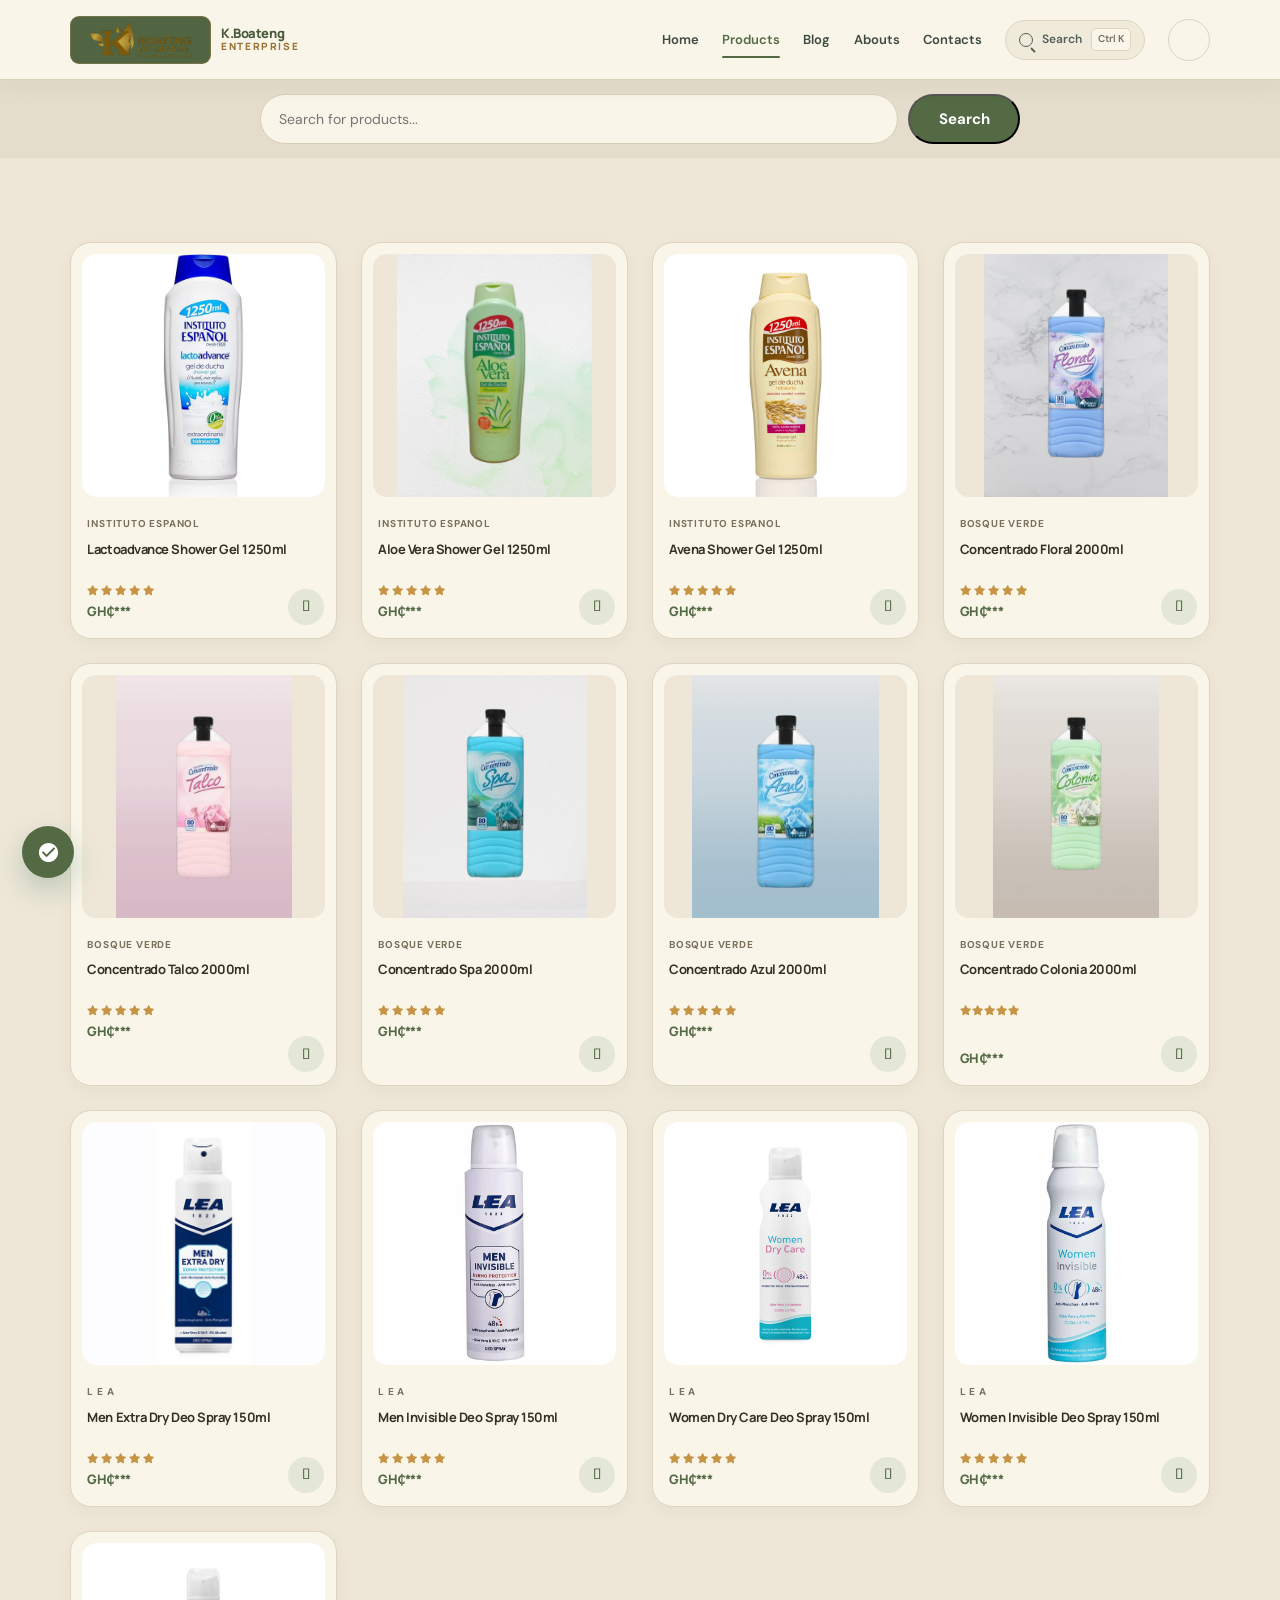
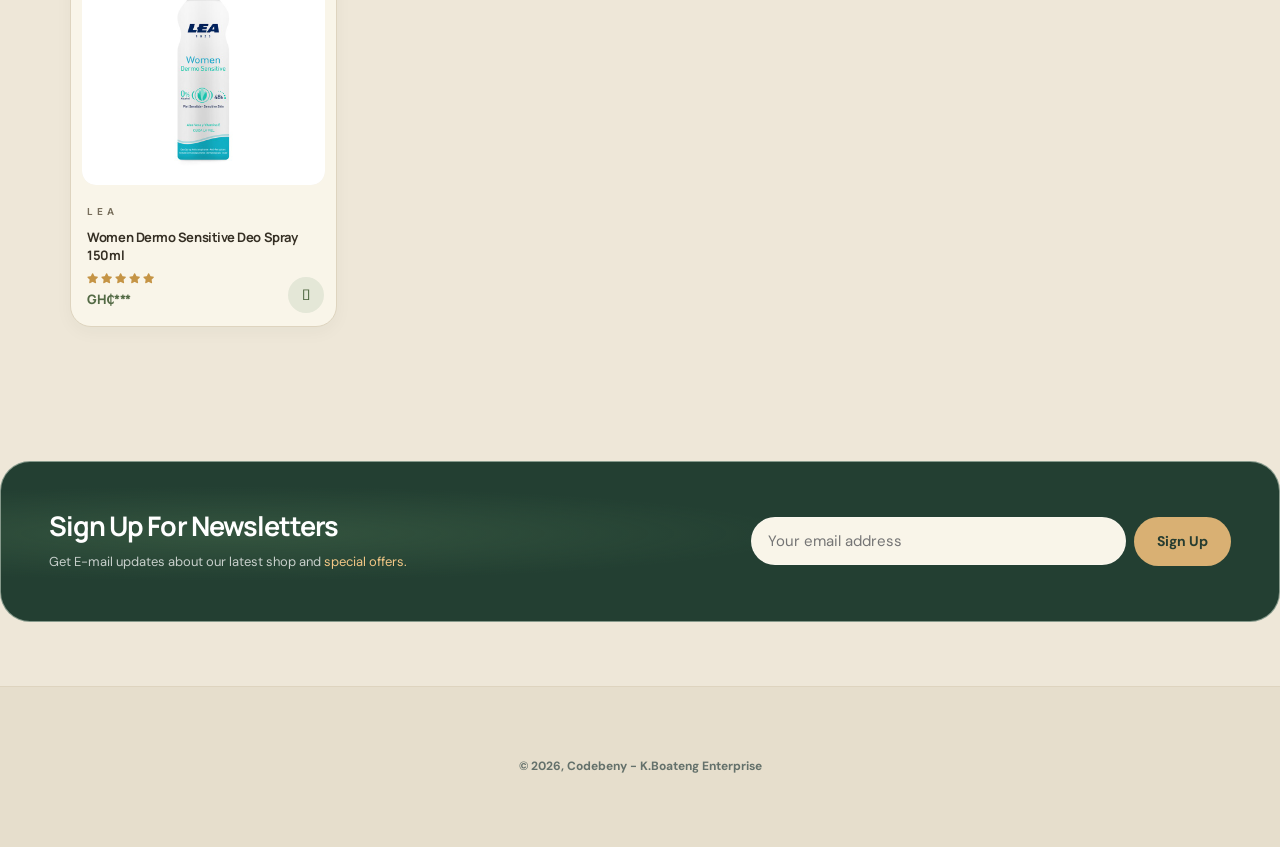
==== shop.html @ ff9a0bef "implement initial file and folder structure" ====
<!DOCTYPE html>
<html lang="en">

    <head>
        <meta charset="UTF-8">
        <meta http-equiv="X-UA-Compatible" content="IE=edge">
        <meta name="viewport" content="width=device-width, initial-scale=1.0">
        <title>K.Boateng Enterprise | Products</title>
        <link rel="stylesheet" href="https://pro.fontawesome.com/releases/v5.10.0/css/all.css" />
        <link rel="shortcut icon" href="img/favicon.ico" type="image/ico">
        <link href="css/bootstrap.min.css" rel="stylesheet">
        <link href="css/bootstrap-icons.css" rel="stylesheet">
    <link rel="stylesheet" href="style.css">
</head>

    <body>
        <section id="header">
           <a class="brand" href="index.html" aria-label="K.Boateng Enterprise home"><img src="img/logo.png" alt="K.Boateng Enterprise"><span class="brand-copy">K.Boateng<strong>Enterprise</strong></span></a>

            <div>
                <ul id="navbar">
                    <li><a href="index.html">Home</a></li>
                    <li><a class="active" href="shop.html">Products</a></li>
                    <li><a href="blog.html">Blog</a></li>
                    <li><a href="about.html">Abouts</a></li>
                    <li><a href="contact.html">Contacts</a></li>
                    <li id="lg-bag"><a href="cart.html" ><i class="far fa-shopping-bag"></i></a></li>
                    <button type="button" id="close" aria-label="Close navigation"><i class="far fa-times" aria-hidden="true"></i></button>
                </ul>
            </div>


            <div id="mobile">
                <a href="cart.html"><i class="far fa-shopping-bag"></i></a>
                <button id="bar" type="button" aria-label="Open navigation" aria-controls="navbar" aria-expanded="false"><i class="fas fa-bars" aria-hidden="true"></i></button>

            </div>
        </section>
        <br><br><br><br>



        <section id="search">
            <div class="search-bar">
                <input type="text" id="search-bar" placeholder="Search for products..." >
                 <button onclick="searchProduct()">Search</button>
            </div>
        </section>


        <section id="product1" class="section-p1">
            
            <div class="pro-container">
                <div class="product" data-id="100" data-name="Lactoadvance Shower Gel 1250ml" data-price="72.00" data-image="img/products/f1.jpg">
                    <img src="img/products/f1.jpg" alt="" onclick="window.location.href='product-pages/lacto.html';">
                    <div class="des" >
                        <span>Instituto Espanol</span>
                        <h5>Lactoadvance Shower Gel 1250ml</h5>
                        <div class="star">
                            <i class="fas fa-star"></i>
                            <i class="fas fa-star"></i>
                            <i class="fas fa-star"></i>
                            <i class="fas fa-star"></i>
                            <i class="fas fa-star"></i>
 
                        </div>
                        <h4>GH₵***</h4>
                    </div>
                    
                    <a ><i class="fal fa-shopping-cart cart add-to-cart-btn"></i></a>

                </div>


                <div class="product" data-id="99" data-name="Aloe Vera Shower Gel 1250ml" data-price="72.00" data-image="img/products/f2.jpeg">
                    <img src="img/products/f2.jpeg" alt="" onclick="window.location.href='product-pages/aloe.html';">
                    <div class="des">
                        <span>Instituto Espanol</span>
                        <h5>Aloe Vera Shower Gel 1250ml</h5>
                        <div class="star">
                            <i class="fas fa-star"></i>
                            <i class="fas fa-star"></i>
                            <i class="fas fa-star"></i>
                            <i class="fas fa-star"></i>
                            <i class="fas fa-star"></i>

                        </div>
                        <h4>GH₵***</h4>
                    </div>
                    <a><i class="fal fa-shopping-cart cart add-to-cart-btn"></i></a>
                </div>              

                <div class="product" data-id="3" data-name="Avena Shower Gel 1250ml" data-price="72.00" data-image="img/products/f3.jpg">
                    <img src="img/products/f3.jpg" alt="" onclick="window.location.href='product-pages/avena.html';">
                    <div class="des">
                        <span>Instituto Espanol</span>
                        <h5>Avena Shower Gel 1250ml</h5>
                        <div class="star">
                            <i class="fas fa-star"></i>
                            <i class="fas fa-star"></i>
                            <i class="fas fa-star"></i>
                            <i class="fas fa-star"></i>
                            <i class="fas fa-star"></i>

                        </div>
                        <h4>GH₵***</h4>
                    </div>
                    <a ><i class="fal fa-shopping-cart cart add-to-cart-btn"></i></a>
                </div>                



                <div class="product" data-id="4" data-name="Concentrado Floral 2000ml" data-price="72.00" data-image="img/products/n1.5.png">
                    <img src="img/products/n1.5.png" alt="" onclick="window.location.href='product-pages/floral.html';">
                    <div class="des">
                        <span>Bosque Verde</span>
                        <h5>Concentrado Floral 2000ml</h5>
                        <div class="star">
                            <i class="fas fa-star"></i>
                            <i class="fas fa-star"></i>
                            <i class="fas fa-star"></i>
                            <i class="fas fa-star"></i>
                            <i class="fas fa-star"></i>

                        </div>
                        <h4>GH₵***</h4>
                    </div>
                    <a ><i class="fal fa-shopping-cart cart add-to-cart-btn"></i></a>
                </div>                
                <div class="product" data-id="5" data-name="Concentrado Talco 2000ml" data-price="72.00" data-image="img/products/n2.5.png">
                    <img src="img/products/n2.5.png" alt="" onclick="window.location.href='product-pages/talco.html';">
                    <div class="des">
                        <span>Bosque Verde</span>
                        <h5>Concentrado Talco 2000ml</h5>
                        <div class="star">
                            <i class="fas fa-star"></i>
                            <i class="fas fa-star"></i>
                            <i class="fas fa-star"></i>
                            <i class="fas fa-star"></i>
                            <i class="fas fa-star"></i>

                        </div>
                        <h4>GH₵***</h4>
                    </div>
                    <a ><i class="fal fa-shopping-cart cart add-to-cart-btn"></i></a>
                </div>               
                <div class="product" data-id="6" data-name="Concentrado Spa 2000ml" data-price="72.00" data-image="img/products/n3.5.png">
                    <img src="img/products/n3.5.png" alt="" onclick="window.location.href='product-pages/spa.html';">
                    <div class="des">
                        <span>Bosque Verde</span>
                        <h5>Concentrado Spa 2000ml</h5>
                        <div class="star">
                            <i class="fas fa-star"></i>
                            <i class="fas fa-star"></i>
                            <i class="fas fa-star"></i>
                            <i class="fas fa-star"></i>
                            <i class="fas fa-star"></i>

                        </div>
                        <h4>GH₵***</h4>
                    </div>
                    <a ><i class="fal fa-shopping-cart cart add-to-cart-btn"></i></a>
                </div>               
                <div class="product" data-id="7" data-name="Concentrado Azul 2000ml" data-price="72.00" data-image="img/products/n4.5.png">
                    <img src="img/products/n4.5.png" alt="" onclick="window.location.href='product-pages/azul.html';">
                    <div class="des">
                        <span>Bosque Verde</span>
                        <h5>Concentrado Azul 2000ml</h5>
                        <div class="star">
                            <i class="fas fa-star"></i>
                            <i class="fas fa-star"></i>
                            <i class="fas fa-star"></i>
                            <i class="fas fa-star"></i>
                            <i class="fas fa-star"></i>

                        </div>
                        <h4>GH₵***</h4>
                    </div>
                    <a ><i class="fal fa-shopping-cart cart add-to-cart-btn"></i></a>
                </div>               
                <div class="product" data-id="8" data-name="Concentrado Colonia 2000ml" data-price="72.00" data-image="img/products/n5.5.png">
                    <img src="img/products/n5.5.png" alt="" onclick="window.location.href='product-pages/colonia.html';">
                    <div class="des">
                        <span>Bosque Verde</span>
                        <h5>Concentrado Colonia 2000ml<h5>
                        <div class="star">
                            <i class="fas fa-star"></i>
                            <i class="fas fa-star"></i>
                            <i class="fas fa-star"></i>
                            <i class="fas fa-star"></i>
                            <i class="fas fa-star"></i>

                        </div>
                        <h4>GH₵*** </h4>
                    </div>
                    <a ><i class="fal fa-shopping-cart cart add-to-cart-btn"></i></a>
                </div>
                    
                <div class="product" data-id="37" data-name="Men Extra Dry Deo Spray 150ml" data-price="47.00" data-image="img/products/p5.jpeg">
                    <img src="img/products/p5.jpeg" alt="" onclick="window.location.href='';">
                    <div class="des">
                        <span>L E A</span>
                        <h5>Men Extra Dry Deo Spray 150ml</h5>
                        <div class="star">
                            <i class="fas fa-star"></i>
                            <i class="fas fa-star"></i>
                            <i class="fas fa-star"></i>
                            <i class="fas fa-star"></i>
                            <i class="fas fa-star"></i>

                        </div>
                        <h4>GH₵***</h4>
                    </div>
                    <a ><i class="fal fa-shopping-cart cart add-to-cart-btn"></i></a>
                </div>   
                    
                <div class="product" data-id="36" data-name="Men Invisible Deo Spray 150ml" data-price="47.00" data-image="img/products/p4.jpeg">
                    <img src="img/products/p4.jpeg" alt="" onclick="window.location.href='';">
                    <div class="des">
                        <span>L E A</span>
                        <h5>Men Invisible Deo Spray 150ml</h5>
                        <div class="star">
                            <i class="fas fa-star"></i>
                            <i class="fas fa-star"></i>
                            <i class="fas fa-star"></i>
                            <i class="fas fa-star"></i>
                            <i class="fas fa-star"></i>

                        </div>
                        <h4>GH₵***</h4>
                    </div>
                    <a ><i class="fal fa-shopping-cart cart add-to-cart-btn"></i></a>
                </div>  
                
                <div class="product" data-id="34" data-name="Women Dry Care 150ml" data-price="47.00" data-image="img/products/p2.jpeg">
                    <img src="img/products/p2.jpeg" alt="" onclick="window.location.href='';">
                    <div class="des">
                        <span>L E A</span>
                        <h5>Women Dry Care Deo Spray 150ml</h5>
                        <div class="star">
                            <i class="fas fa-star"></i>
                            <i class="fas fa-star"></i>
                            <i class="fas fa-star"></i>
                            <i class="fas fa-star"></i>
                            <i class="fas fa-star"></i>

                        </div>
                        <h4>GH₵***</h4>
                    </div>
                    <a ><i class="fal fa-shopping-cart cart add-to-cart-btn"></i></a>
                </div>   
                    
                <div class="product" data-id="33" data-name="Women Invisible 150ml" data-price="47.00" data-image="img/products/p3.jpeg">
                    <img src="img/products/p3.jpeg" alt="" onclick="window.location.href='';">
                    <div class="des">
                        <span>L E A</span>
                        <h5>Women Invisible Deo Spray 150ml</h5>
                        <div class="star">
                            <i class="fas fa-star"></i>
                            <i class="fas fa-star"></i>
                            <i class="fas fa-star"></i>
                            <i class="fas fa-star"></i>
                            <i class="fas fa-star"></i>

                        </div>
                        <h4>GH₵***</h4>
                    </div>
                    <a ><i class="fal fa-shopping-cart cart add-to-cart-btn"></i></a>
                </div>   
                    
                <div class="product" data-id="35" data-name="Women Dermo Sensitive 150ml" data-price="47.00" data-image="img/products/p1.jpeg">
                    <img src="img/products/p1.jpeg" alt="" onclick="window.location.href='';">
                    <div class="des">
                        <span>L E A</span>
                        <h5>Women Dermo Sensitive Deo Spray 150ml</h5>
                        <div class="star">
                            <i class="fas fa-star"></i>
                            <i class="fas fa-star"></i>
                            <i class="fas fa-star"></i>
                            <i class="fas fa-star"></i>
                            <i class="fas fa-star"></i>

                        </div>
                        <h4>GH₵***</h4>
                    </div>
                    <a ><i class="fal fa-shopping-cart cart add-to-cart-btn"></i></a>
                </div>   

        </section>


      <!---- <section id="pagination" class="section-p1">
            <a href=""><i class="fal fa-long-arrow-alt-left"></i></a> 
            <a href="shop.html" class="active">1</a> 
            <a href="">2</a> 
            <a href="">3</a> 
            <a href="">4</a> 
            <a href=""><i class="fal fa-long-arrow-alt-right"></i></a> 

        </section>-->

        <section id="newsletter" class="section-p1 section-m1">
            <div class="newstext">
                <h4>Sign Up For Newsletters</h4>
                <p>Get E-mail updates about our latest shop and <span>special offers.</span>
                </p>
            </div>
            <div class="form">
                <input type="text" placeholder="Your email address">
                <button class="normal">Sign Up</button>
            </div>
        </section>

        <footer class="section-p1">
          <div class="copyright">
       <b><p>&COPY; 2026, Codebeny - K.Boateng Enterprise </p></b>
          </div>
        </footer>
        


       <script src="shop.js"></script>
        
        <script src="scroll-top.js"></script>
    <script src="ai-assistant.js"></script>
    <script src="product-catalog.js"></script>
    <script src="search.js"></script>
</body>

</html>
---- style.css ----
@import url("https://fonts.googleapis.com/css2?family=DM+Sans:wght@400;500;600;700&family=Manrope:wght@500;600;700;800&display=swap");

:root {
  color-scheme: light;
  --ink: #352f24;
  --muted: #716958;
  --brand: #536a45;
  --brand-dark: #3e5336;
  --brand-soft: #e4e7d7;
  --canvas: #eee7d8;
  --paper: #f9f5e9;
  --line: #ded4bf;
  --accent: #bd914d;
  --radius-sm: 12px;
  --radius-md: 20px;
  --radius-lg: 30px;
  --shadow-soft: 0 12px 32px rgba(32, 44, 39, 0.07);
  --shadow-lift: 0 20px 46px rgba(32, 44, 39, 0.12);
  --page-gutter: clamp(18px, 5.5vw, 88px);
  font-family: "DM Sans", sans-serif;
}

* {
  box-sizing: border-box;
}

html {
  min-width: 320px;
  overflow-x: clip;
  scroll-behavior: smooth;
  scroll-padding-top: 100px;
  -webkit-text-size-adjust: 100%;
}

body {
  width: 100%;
  min-width: 320px;
  margin: 0;
  overflow-x: clip;
  color: var(--ink);
  background: var(--canvas);
  font-family: "DM Sans", sans-serif;
  font-size: 15px;
  line-height: 1.65;
  --scrollbar-width: 0px;
}

body > br {
  display: none;
}

img,
video,
iframe {
  max-width: 100%;
}

img {
  height: auto;
}

a {
  color: inherit;
  text-decoration: none;
}

button,
input,
select,
textarea {
  font: inherit;
}

button {
  color: inherit;
}

button,
a,
input,
select,
textarea {
  -webkit-tap-highlight-color: transparent;
}

button:focus-visible,
a:focus-visible,
input:focus-visible,
select:focus-visible,
textarea:focus-visible {
  outline: 3px solid rgba(30, 106, 81, 0.35);
  outline-offset: 3px;
}

h1,
h2,
h3,
h4,
h5,
h6 {
  margin-top: 0;
  color: var(--ink);
  font-family: "Manrope", sans-serif;
  font-weight: 700;
  letter-spacing: -0.035em;
  line-height: 1.22;
}

h1 {
  font-size: clamp(2.4rem, 6vw, 5.25rem);
}

h2 {
  font-size: clamp(1.8rem, 3.3vw, 3rem);
}

h3 {
  font-size: clamp(1.2rem, 2vw, 1.55rem);
}

h4 {
  font-size: 1.15rem;
}

p {
  color: var(--muted);
}

.section-p1 {
  padding: clamp(34px, 5.5vw, 80px) var(--page-gutter);
}

.section-m1 {
  margin: clamp(30px, 5vw, 72px) 0;
}

button.normal,
button.white,
.submit-btn {
  min-height: 48px;
  padding: 12px 22px;
  border: 1px solid transparent;
  border-radius: 999px;
  background: var(--brand);
  color: #fff;
  font-size: 14px;
  font-weight: 700;
  cursor: pointer;
  transition: background 0.2s ease, box-shadow 0.2s ease, transform 0.2s ease;
}

button.normal:hover,
.submit-btn:hover {
  background: var(--brand-dark);
  box-shadow: 0 8px 18px rgba(30, 106, 81, 0.2);
  transform: translateY(-1px);
}

button.white {
  border-color: rgba(255, 255, 255, 0.7);
  background: transparent;
  color: #fff;
}

button.white:hover {
  background: var(--paper);
  color: var(--ink);
}

/* Shared, sticky storefront navigation */
#header {
  position: sticky;
  z-index: 1200;
  top: 0;
  display: flex;
  align-items: center;
  justify-content: space-between;
  width: 100%;
  min-height: 80px;
  padding: 12px var(--page-gutter);
  border-bottom: 1px solid rgba(205, 192, 164, 0.72);
  background: rgba(249, 245, 233, 0.97);
  box-shadow: 0 6px 24px rgba(32, 44, 39, 0.045);
  backdrop-filter: blur(16px);
}

#header > a,
#header .brand {
  flex: 0 0 auto;
  display: inline-flex;
  align-items: center;
  gap: 10px;
}

#header > a img,
#header .brand img {
  display: block;
  width: clamp(108px, 11vw, 142px);
  max-height: 48px;
  padding: 5px 7px;
  border: 1px solid rgba(189, 145, 77, 0.34);
  border-radius: 9px;
  background: #526542;
  object-fit: contain;
}

.brand-copy {
  display: flex;
  flex-direction: column;
  color: #485b3b;
  font-family: "Manrope", sans-serif;
  font-size: 13px;
  font-weight: 800;
  letter-spacing: -0.035em;
  line-height: 1.15;
  white-space: nowrap;
}

.brand-copy strong {
  color: #9a7137;
  font-size: 10px;
  font-weight: 800;
  letter-spacing: 0.16em;
  text-transform: uppercase;
}

#header > div:not(#mobile) {
  margin-left: auto;
}

#navbar {
  display: flex;
  align-items: center;
  justify-content: flex-end;
  gap: clamp(12px, 1.8vw, 26px);
  margin: 0;
  padding: 0;
  list-style: none;
}

#navbar li {
  position: relative;
  margin: 0;
  padding: 0;
  list-style: none;
}

#navbar li a {
  position: relative;
  display: inline-flex;
  align-items: center;
  min-height: 42px;
  color: #3c4942;
  font-size: 13px;
  font-weight: 600;
  transition: color 0.2s ease;
}

#navbar li a::after {
  position: absolute;
  right: 0;
  bottom: 3px;
  left: 0;
  height: 2px;
  border-radius: 99px;
  background: var(--brand);
  content: "";
  transform: scaleX(0);
  transform-origin: left;
  transition: transform 0.2s ease;
}

#navbar li a:hover,
#navbar li a.active {
  color: var(--brand);
}

#navbar li a:hover::after,
#navbar li a.active::after {
  transform: scaleX(1);
}

#navbar #lg-bag a,
#mobile > a {
  display: inline-flex;
  align-items: center;
  justify-content: center;
  width: 42px;
  height: 42px;
  min-height: 0;
  border: 1px solid var(--line);
  border-radius: 50%;
  background: var(--paper);
  color: var(--brand);
  font-size: 17px;
}

#navbar #lg-bag a::after {
  display: none;
}

#header span.count {
  position: absolute;
  top: -5px;
  right: -5px;
  display: inline-flex;
  align-items: center;
  justify-content: center;
  min-width: 18px;
  height: 18px;
  padding: 0 4px;
  border: 2px solid var(--paper);
  border-radius: 999px;
  background: #c65e49;
  color: #fff;
  font-family: "DM Sans", sans-serif;
  font-size: 10px;
  font-weight: 700;
  line-height: 1;
}

#mobile {
  display: none;
  align-items: center;
  gap: 8px;
}

#mobile > a {
  position: relative;
}

#mobile button,
#close {
  display: inline-flex;
  align-items: center;
  justify-content: center;
  width: 42px;
  height: 42px;
  padding: 0;
  border: 1px solid var(--line);
  border-radius: 50%;
  background: var(--paper);
  color: var(--ink);
  cursor: pointer;
  transition: background 0.2s ease, color 0.2s ease, border-color 0.2s ease;
}

#mobile button:hover,
#close:hover {
  border-color: var(--brand);
  background: var(--brand);
  color: #fff;
}

#mobile button i,
#close i {
  padding: 0;
  color: inherit;
  font-size: 16px;
}

#close,
#navbar .nav-close-item {
  display: none;
}

.nav-search-item {
  display: flex;
  align-items: center;
}

.nav-search-trigger {
  display: inline-flex;
  align-items: center;
  justify-content: center;
  gap: 9px;
  min-height: 40px;
  padding: 0 13px;
  border: 1px solid var(--line);
  border-radius: 999px;
  background: #f0eadb;
  color: #526159;
  font-size: 12px;
  font-weight: 600;
  cursor: pointer;
  transition: border-color 0.2s ease, background 0.2s ease, color 0.2s ease;
}

.nav-search-trigger:hover {
  border-color: #b7c8bb;
  background: var(--brand-soft);
  color: var(--brand-dark);
}

.search-glass {
  position: relative;
  display: inline-block;
  width: 14px;
  height: 14px;
  border: 1.7px solid currentColor;
  border-radius: 50%;
}

.search-glass::after {
  position: absolute;
  right: -5px;
  bottom: -3px;
  width: 6px;
  height: 1.7px;
  border-radius: 2px;
  background: currentColor;
  content: "";
  transform: rotate(45deg);
  transform-origin: left center;
}

.nav-search-shortcut {
  padding: 2px 6px;
  border: 1px solid #ded4bf;
  border-radius: 5px;
  background: var(--paper);
  color: #786f5c;
  font-family: inherit;
  font-size: 10px;
}

/* Search dialog and predictive catalog results */
.search-backdrop {
  position: fixed;
  z-index: 2000;
  inset: 0;
  padding: 10vh 18px 24px;
  overflow: auto;
  background: rgba(24, 35, 29, 0.48);
  opacity: 0;
  visibility: hidden;
  transition: opacity 0.2s ease, visibility 0.2s ease;
}

.search-backdrop.is-open {
  opacity: 1;
  visibility: visible;
}

.search-dialog {
  width: min(680px, 100%);
  max-height: min(78vh, 760px);
  margin: 0 auto;
  overflow: hidden;
  border: 1px solid rgba(222, 212, 191, 0.95);
  border-radius: 24px;
  background: var(--paper);
  box-shadow: 0 30px 90px rgba(12, 30, 21, 0.24);
  transform: translateY(-10px) scale(0.99);
  transition: transform 0.2s ease;
}

.search-backdrop.is-open .search-dialog {
  transform: translateY(0) scale(1);
}

.search-dialog-head {
  display: flex;
  align-items: center;
  gap: 14px;
  padding: 20px 22px;
  border-bottom: 1px solid var(--line);
}

.search-dialog-head .search-glass {
  flex: 0 0 15px;
  color: var(--brand);
}

.search-dialog-input {
  width: 100%;
  min-width: 0;
  padding: 8px 0;
  border: 0;
  outline: 0;
  background: transparent;
  color: var(--ink);
  font-size: 17px;
}

.search-dialog-input:focus-visible {
  outline: 0;
}

.search-dialog-input::placeholder {
  color: #98a29b;
}

.search-dialog-close {
  display: inline-flex;
  flex: 0 0 auto;
  align-items: center;
  justify-content: center;
  width: 34px;
  height: 34px;
  border: 1px solid var(--line);
  border-radius: 50%;
  background: var(--paper);
  color: #526159;
  cursor: pointer;
}

.search-dialog-content {
  max-height: calc(min(78vh, 760px) - 78px);
  padding: 12px;
  overflow: auto;
}

.search-hint,
.search-results-label {
  margin: 0;
  padding: 9px 10px;
  color: #7b8880;
  font-size: 11px;
  font-weight: 700;
  letter-spacing: 0.1em;
  text-transform: uppercase;
}

.search-results {
  display: grid;
  gap: 4px;
}

.search-result {
  display: grid;
  grid-template-columns: 58px minmax(0, 1fr) auto;
  align-items: center;
  gap: 14px;
  padding: 10px;
  border: 1px solid transparent;
  border-radius: 15px;
  transition: border-color 0.15s ease, background 0.15s ease;
}

.search-result:hover,
.search-result:focus-visible {
  border-color: #d5d9c8;
  background: #f0f0e4;
}

.search-result-image {
  display: grid;
  width: 58px;
  height: 58px;
  place-items: center;
  overflow: hidden;
  border-radius: 12px;
  background: #eae5d7;
}

.search-result-image img {
  width: 100%;
  height: 100%;
  object-fit: contain;
}

.search-result-copy {
  min-width: 0;
}

.search-result-name {
  display: block;
  overflow: hidden;
  color: var(--ink);
  font-size: 14px;
  font-weight: 700;
  text-overflow: ellipsis;
  white-space: nowrap;
}

.search-result-meta,
.search-result-description {
  display: block;
  overflow: hidden;
  color: var(--muted);
  font-size: 12px;
  line-height: 1.5;
  text-overflow: ellipsis;
  white-space: nowrap;
}

.search-result-description {
  color: #78847c;
  font-size: 11px;
}

.search-result-arrow {
  padding: 0 8px;
  color: var(--brand);
  font-size: 16px;
}

.search-empty {
  padding: 22px 14px 26px;
  color: var(--muted);
  text-align: center;
}

.search-empty strong {
  display: block;
  margin-bottom: 4px;
  color: var(--ink);
}

.search-dialog-footer {
  padding: 12px 20px;
  border-top: 1px solid var(--line);
  color: #8a958e;
  font-size: 11px;
}

/* Homepage */
.video-background {
  position: relative;
  display: flex;
  align-items: center;
  min-height: min(670px, 78vh);
  padding: clamp(60px, 10vw, 130px) var(--page-gutter);
  overflow: hidden;
  background: #526542 url("path/to/poster-image.jpg") center 48% / cover no-repeat;
}

.video-background video {
  position: absolute;
  z-index: 0;
  inset: 0;
  width: 100%;
  height: 100%;
  object-fit: cover;
}

.video-background::after {
  position: absolute;
  z-index: 1;
  inset: 0;
  background: linear-gradient(90deg, rgba(15, 29, 23, 0.76), rgba(15, 29, 23, 0.17) 78%), linear-gradient(0deg, rgba(15, 29, 23, 0.2), transparent 60%);
  content: "";
}

.content-overlay {
  position: relative;
  z-index: 2;
  display: flex;
  flex-direction: column;
  align-items: flex-start;
  justify-content: center;
  width: min(720px, 100%);
  min-height: 350px;
  color: #fff;
}

.content-overlay .eyebrow {
  margin: 0 0 14px;
  color: #d6e5d7;
  font-size: 12px;
  font-weight: 700;
  letter-spacing: 0.17em;
  text-transform: uppercase;
}

.content-overlay h1 {
  max-width: 700px;
  margin: 0;
  color: #fff;
  font-size: clamp(42px, 7.5vw, 86px);
  line-height: 1.04;
}

.content-overlay p {
  max-width: 510px;
  margin: 20px 0 26px;
  color: rgba(255, 255, 255, 0.86);
  font-size: clamp(15px, 1.7vw, 18px);
}

.hero-actions {
  display: flex;
  flex-wrap: wrap;
  gap: 11px;
}

.hero-actions a.normal {
  display: inline-flex;
  align-items: center;
  justify-content: center;
  min-height: 48px;
  padding: 12px 22px;
  border-radius: 999px;
  background: var(--brand);
  color: #fff;
  font-size: 14px;
  font-weight: 700;
  transition: background 0.2s ease, transform 0.2s ease;
}

.hero-actions a.normal:hover {
  background: var(--brand-dark);
  transform: translateY(-1px);
}

.hero-actions .hero-secondary {
  border-color: rgba(255, 255, 255, 0.68);
  background: rgba(255, 255, 255, 0.1);
  color: #fff;
}

.hero-actions a.hero-secondary:hover {
  background: var(--paper);
  color: var(--ink);
}

#search {
  padding: 14px var(--page-gutter);
  background: #e5ddcb;
}

#search .search-bar {
  display: flex;
  width: min(760px, 100%);
  gap: 10px;
  margin: 0 auto;
  padding: 0;
  border: 0;
  background: transparent;
}

#search .search-bar input {
  flex: 1;
  width: 100%;
  min-width: 0;
  height: 50px;
  margin: 0;
  padding: 0 18px;
  border: 1px solid #d8cdb7;
  border-radius: 999px;
  background: var(--paper);
  color: var(--ink);
  font-size: 14px;
}

#search .search-bar button {
  min-width: 112px;
  border-radius: 999px;
  background: var(--brand);
  color: #fff;
  font-weight: 700;
}

#feature {
  display: grid;
  grid-template-columns: repeat(5, minmax(0, 1fr));
  gap: 15px;
  align-items: stretch;
}

#feature .fe-box {
  width: auto;
  margin: 0;
  padding: 23px 15px;
  border: 1px solid var(--line);
  border-radius: var(--radius-md);
  background: var(--paper);
  box-shadow: 0 6px 20px rgba(32, 44, 39, 0.035);
  text-align: center;
  transition: box-shadow 0.2s ease, transform 0.2s ease;
}

#feature .fe-box:hover {
  z-index: auto;
  box-shadow: var(--shadow-soft);
  transform: translateY(-3px);
}

#feature .fe-box img {
  width: auto;
  height: 52px;
  margin-bottom: 12px;
  object-fit: contain;
}

#feature .fe-box h6 {
  display: inline-block;
  margin: 0;
  padding: 7px 11px;
  border-radius: 999px;
  background: var(--brand-soft);
  color: var(--brand-dark);
  font-size: 11px;
  line-height: 1.2;
}

/* Product collections */
#product1 {
  background: var(--canvas);
  text-align: left;
}

#product1 > h2,
#product1 > p {
  max-width: 1200px;
  margin-right: auto;
  margin-left: auto;
}

#product1 > h2 {
  margin-bottom: 8px;
}

#product1 > p {
  margin-top: 0;
  margin-bottom: 18px;
}

#product1 .pro-container {
  display: grid;
  grid-template-columns: repeat(4, minmax(0, 1fr));
  gap: clamp(12px, 2vw, 24px);
  max-width: 1200px;
  margin: 0 auto;
  padding-top: 14px;
}

#product1 .product {
  position: relative;
  width: auto;
  min-width: 0;
  margin: 0;
  padding: 11px;
  overflow: hidden;
  border: 1px solid var(--line);
  border-radius: 21px;
  background: var(--paper);
  box-shadow: 0 5px 18px rgba(32, 44, 39, 0.04);
  cursor: default;
  transition: border-color 0.22s ease, box-shadow 0.22s ease, transform 0.22s ease;
}

#product1 .product:hover {
  border-color: #c6d6c9;
  box-shadow: var(--shadow-lift);
  transform: translateY(-4px);
}

#product1 .product > img {
  display: block;
  width: 100%;
  aspect-ratio: 1 / 1;
  border-radius: 14px;
  background: #eee7d7;
  object-fit: contain;
  cursor: pointer;
}

#product1 .product .des {
  min-height: 126px;
  padding: 13px 5px 7px;
  text-align: left;
}

#product1 .product .des span {
  color: #786f5c;
  font-size: 10px;
  font-weight: 700;
  letter-spacing: 0.08em;
  text-transform: uppercase;
}

#product1 .product .des h5 {
  min-height: 38px;
  margin: 5px 0 7px;
  padding: 0;
  color: var(--ink);
  font-size: 13px;
  line-height: 1.4;
}

#product1 .product .des .star {
  color: #c59445;
  font-size: 10px;
  line-height: 1;
}

#product1 .product .des .star i {
  color: #c59445;
  font-size: 10px;
}

#product1 .product .des h4 {
  margin: 8px 0 0;
  padding: 0;
  color: var(--brand);
  font-size: 13px;
  font-weight: 800;
}

#product1 .product .cart {
  position: absolute;
  right: 12px;
  bottom: 13px;
  display: grid;
  width: 36px;
  height: 36px;
  place-items: center;
  border: 0;
  border-radius: 50%;
  background: var(--brand-soft);
  color: var(--brand);
  cursor: pointer;
  line-height: 1;
  transition: background 0.2s ease, color 0.2s ease, transform 0.2s ease;
}

#product1 .product .cart:hover {
  background: var(--brand);
  color: #fff;
  transform: scale(1.05);
}

#product1 .product.is-search-match {
  outline: 3px solid rgba(83, 106, 69, 0.35);
  outline-offset: 3px;
}

#banner {
  display: flex;
  flex-direction: column;
  align-items: center;
  justify-content: center;
  min-height: 300px;
  padding: 44px 20px;
  border-radius: var(--radius-lg);
  background: linear-gradient(110deg, rgba(21, 56, 42, 0.87), rgba(30, 70, 51, 0.58)), url("img/banner/b2.jpg") center / cover;
  text-align: center;
}

#banner h4 {
  margin: 0;
  color: rgba(255, 255, 255, 0.82);
  font-size: 13px;
  letter-spacing: 0.12em;
  text-transform: uppercase;
}

#banner h2 {
  margin: 12px 0 20px;
  color: #fff;
  font-size: clamp(26px, 4vw, 42px);
}

#banner h2 span {
  color: #f2c786;
}

#sm-banner {
  display: grid;
  grid-template-columns: repeat(2, minmax(0, 1fr));
  gap: 18px;
}

#sm-banner .banner-box {
  display: flex;
  min-width: 0;
  min-height: 270px;
  flex-direction: column;
  align-items: flex-start;
  justify-content: center;
  padding: clamp(22px, 4vw, 44px);
  border-radius: var(--radius-md);
  background: linear-gradient(90deg, rgba(19, 38, 29, 0.76), rgba(19, 38, 29, 0.08)), url("img/banner/b2.jpg") center / cover;
}

#sm-banner .banner-box2 {
  background-image: linear-gradient(90deg, rgba(19, 38, 29, 0.76), rgba(19, 38, 29, 0.08)), url("img/banner/b2.jpg");
}

#sm-banner h4,
#sm-banner h2,
#sm-banner span {
  color: #fff;
}

#sm-banner h4 {
  margin: 0 0 8px;
  font-size: 14px;
}

#sm-banner h2 {
  margin: 0 0 8px;
  font-size: clamp(22px, 3vw, 30px);
}

#sm-banner span {
  margin-bottom: 17px;
  font-size: 13px;
}

#banner3 {
  display: grid;
  grid-template-columns: repeat(3, minmax(0, 1fr));
  gap: 16px;
  padding: 0 var(--page-gutter);
}

#banner3 .banner-box {
  display: flex;
  min-width: 0;
  min-height: 210px;
  flex-direction: column;
  align-items: flex-start;
  justify-content: center;
  margin: 0;
  padding: 22px;
  border-radius: var(--radius-md);
  background: linear-gradient(90deg, rgba(22, 39, 30, 0.72), rgba(22, 39, 30, 0.12)), url("img/banner/b2.jpg") center / cover;
}

#banner3 h2 {
  color: #fff;
  font-size: 20px;
}

/* Newsletter and footer */
#newsletter {
  display: flex;
  align-items: center;
  justify-content: space-between;
  gap: 22px;
  padding: clamp(28px, 4vw, 48px);
  border: 1px solid rgba(215, 228, 213, 0.55);
  border-radius: var(--radius-lg);
  background: radial-gradient(ellipse at 18% 45%, rgba(84, 125, 87, 0.34), transparent 38%), #233f32;
}

#newsletter h4 {
  margin: 0 0 8px;
  color: #fff;
  font-size: clamp(20px, 2.5vw, 27px);
}

#newsletter p {
  margin: 0;
  color: rgba(255, 255, 255, 0.74);
  font-size: 13px;
}

#newsletter p span {
  color: #f2c786;
}

#newsletter .form {
  display: flex;
  width: min(480px, 48%);
  gap: 8px;
}

#newsletter input {
  flex: 1;
  width: auto;
  min-width: 0;
  height: 48px;
  padding: 0 16px;
  border: 1px solid rgba(255, 255, 255, 0.2);
  border-radius: 999px;
  background: var(--paper);
  color: var(--ink);
}

#newsletter button.normal {
  flex: 0 0 auto;
  min-height: 48px;
  border-radius: 999px;
  background: #d9b073;
  color: #263c30;
}

#newsletter button.normal:hover {
  background: #edc78d;
}

footer {
  display: flex;
  flex-wrap: wrap;
  justify-content: space-between;
  padding: 26px var(--page-gutter);
  border-top: 1px solid var(--line);
  background: #e6decc;
}

footer .col {
  display: flex;
  flex-direction: column;
  align-items: flex-start;
  margin-bottom: 20px;
}

footer .logo {
  margin-bottom: 18px;
}

footer h4 {
  padding-bottom: 12px;
  font-size: 13px;
}

footer p,
footer a {
  margin: 0 0 8px;
  color: #64716b;
  font-size: 12px;
}

footer a:hover,
footer .follow i:hover {
  color: var(--brand);
}

footer .follow {
  margin-top: 16px;
}

footer .follow i {
  padding-right: 12px;
  color: #64716b;
  cursor: pointer;
}

footer .install .row img {
  border: 1px solid #d5e0d5;
  border-radius: 8px;
}

footer .install img {
  margin: 8px 0 12px;
}

footer .copyright {
  width: 100%;
  text-align: center;
}

footer .copyright p {
  margin: 0;
}

/* About and contact */
#page-header {
  display: flex;
  width: 100%;
  min-height: 270px;
  flex-direction: column;
  align-items: center;
  justify-content: center;
  padding: 46px 20px;
  background: linear-gradient(110deg, rgba(20, 52, 39, 0.8), rgba(20, 52, 39, 0.35)), url("img/about/banner.png") center / cover;
  text-align: center;
}

#page-header h2,
#page-header p {
  color: #fff;
}

#page-header h2 {
  margin: 0;
  font-size: clamp(32px, 5vw, 56px);
}

#page-header p {
  margin: 10px 0 0;
}

#about-head {
  display: grid;
  grid-template-columns: minmax(240px, 0.8fr) minmax(0, 1.2fr);
  align-items: center;
  gap: clamp(24px, 5vw, 64px);
}

#about-head > img {
  width: 100%;
  max-height: 580px;
  border-radius: var(--radius-lg);
  background: #e8ece5;
  object-fit: cover;
}

#about-head div {
  padding-left: 0;
}

#about-head h2 {
  margin-bottom: 16px;
}

#about-head p {
  line-height: 1.8;
}

#about-head marquee {
  padding: 12px 16px;
  border-radius: 10px;
  background: var(--brand-soft);
  color: var(--brand-dark);
  font-size: 12px;
}

#about-app {
  text-align: center;
}

#about-app .video {
  width: min(860px, 100%);
  height: auto;
  margin: 28px auto 0;
  overflow: hidden;
  border-radius: var(--radius-lg);
}

#about-app .video video {
  width: 100%;
  height: 100%;
  border-radius: inherit;
  object-fit: cover;
}

#contact-details {
  display: grid;
  grid-template-columns: minmax(0, 0.8fr) minmax(0, 1.2fr);
  align-items: center;
  gap: clamp(24px, 5vw, 64px);
}

#contact-details .details {
  width: auto;
}

#contact-details .details > span,
#form-details form > span {
  color: var(--brand);
  font-size: 11px;
  font-weight: 700;
  letter-spacing: 0.12em;
}

#contact-details .details h2,
#form-details form h2 {
  padding: 12px 0;
  font-size: clamp(23px, 3vw, 31px);
  line-height: 1.35;
}

#contact-details .details h3 {
  padding-bottom: 8px;
  font-size: 15px;
}

#contact-details .details li {
  display: flex;
  align-items: center;
  padding: 10px 0;
  list-style: none;
}

#contact-details .details li i {
  padding-right: 14px;
  color: var(--brand);
  font-size: 15px;
}

#contact-details .details li p {
  margin: 0;
  font-size: 13px;
}

#contact-details .map {
  width: 100%;
  height: 390px;
  overflow: hidden;
  border: 1px solid var(--line);
  border-radius: var(--radius-md);
  background: #e8ece5;
}

#contact-details .map iframe {
  width: 100%;
  height: 100%;
}

#form-details {
  display: flex;
  justify-content: space-between;
  gap: 30px;
  margin: 0 var(--page-gutter) 50px;
  padding: clamp(24px, 5vw, 60px);
  border: 1px solid var(--line);
  border-radius: var(--radius-lg);
  background: var(--paper);
  box-shadow: var(--shadow-soft);
}

#form-details form {
  display: flex;
  width: 65%;
  flex-direction: column;
  align-items: flex-start;
}

#form-details form input,
#form-details form textarea {
  width: 100%;
  margin-bottom: 14px;
  padding: 13px 15px;
  border: 1px solid var(--line);
  border-radius: 10px;
  background: #f3eddd;
}

#form-details form textarea {
  min-height: 140px;
}

#form-details .people {
  flex: 1;
}

#form-details .people div {
  display: flex;
  align-items: flex-start;
  padding-bottom: 20px;
}

#form-details .people div img {
  width: 55px;
  height: 55px;
  margin-right: 13px;
  border-radius: 50%;
  object-fit: cover;
}

#form-details .people div p {
  margin: 0;
  font-size: 12px;
  line-height: 1.7;
}

#form-details .people div p span {
  display: block;
  color: var(--ink);
  font-size: 14px;
  font-weight: 700;
}

/* Product details */
#prodetails {
  display: flex;
  align-items: flex-start;
  gap: clamp(28px, 6vw, 82px);
  margin-top: 0;
}

#prodetails .single-pro-img {
  width: min(46%, 520px);
  min-width: 0;
  margin: 0;
  padding: 18px;
  border: 1px solid var(--line);
  border-radius: var(--radius-lg);
  background: var(--paper);
}

#prodetails .single-pro-img > img {
  display: block;
  width: 100%;
  border-radius: 18px;
  background: #eee7d7;
  object-fit: contain;
}

#prodetails .single-pro-details {
  width: min(54%, 610px);
  min-width: 0;
  padding-top: 16px;
}

#prodetails .single-pro-details h6 {
  color: #849087;
  font-size: 11px;
  font-weight: 700;
  letter-spacing: 0.08em;
  text-transform: uppercase;
}

#prodetails .single-pro-details h4 {
  padding: 18px 0 8px;
  font-size: clamp(26px, 4vw, 42px);
}

#prodetails .single-pro-details h2 {
  margin: 0 0 22px;
  color: var(--brand);
  font-size: 24px;
}

#prodetails .single-pro-details select {
  display: block;
  margin-bottom: 12px;
  padding: 10px 13px;
  border: 1px solid var(--line);
  border-radius: 10px;
  background: var(--paper);
}

#prodetails .single-pro-details input {
  width: 64px;
  height: 46px;
  margin-right: 8px;
  padding-left: 10px;
  border: 1px solid var(--line);
  border-radius: 10px;
  font-size: 15px;
}

#prodetails .single-pro-details button {
  background: var(--brand);
  color: #fff;
}

#prodetails .summary {
  margin-top: 22px;
  padding: 18px;
  border: 1px solid var(--line);
  border-radius: var(--radius-md);
  background: var(--paper);
}

#prodetails .summary h4.product-details-toggle {
  display: flex;
  align-items: center;
  justify-content: space-between;
  margin: 0;
  padding: 0;
  font-size: 15px;
  cursor: pointer;
}

#prodetails .summary h4.product-details-toggle::after {
  color: var(--brand);
  content: "+";
  font-size: 22px;
}

#prodetails .summary .product-details-content {
  display: none;
  padding-top: 12px;
  color: var(--muted);
  font-size: 13px;
  line-height: 1.8;
}

#prodetails .summary .product-details-content.is-open {
  display: block;
}

.small-img-group {
  display: flex;
  justify-content: space-between;
  gap: 10px;
}

.small-img-col {
  flex-basis: 24%;
  cursor: pointer;
}

/* Journal */
.blog-hero {
  position: relative;
  display: flex;
  align-items: center;
  min-height: 420px;
  padding: clamp(50px, 8vw, 100px) var(--page-gutter);
  overflow: hidden;
  background: linear-gradient(90deg, rgba(16, 40, 29, 0.8), rgba(16, 40, 29, 0.2)), url("img/blog/b7.4.jpeg") center 48% / cover;
}

.blog-hero-content {
  position: relative;
  z-index: 1;
  max-width: 670px;
}

.blog-hero .eyebrow,
.blog-section-heading .eyebrow {
  margin: 0 0 12px;
  color: #b7ddc4;
  font-size: 11px;
  font-weight: 700;
  letter-spacing: 0.15em;
  text-transform: uppercase;
}

.blog-hero h1 {
  margin: 0;
  color: #fff;
  font-size: clamp(40px, 6.5vw, 72px);
  line-height: 1.08;
}

.blog-hero-content > p:not(.eyebrow) {
  max-width: 510px;
  margin: 18px 0 24px;
  color: rgba(255, 255, 255, 0.86);
  font-size: 16px;
}

.blog-hero-link {
  display: inline-flex;
  align-items: center;
  gap: 10px;
  color: #fff;
  font-size: 13px;
  font-weight: 700;
}

.blog-hero-link i {
  transition: transform 0.2s ease;
}

.blog-hero-link:hover i {
  transform: translateY(3px);
}

#blog.blog-journal {
  padding: clamp(50px, 7vw, 92px) var(--page-gutter);
}

.blog-section-heading {
  display: flex;
  align-items: end;
  justify-content: space-between;
  gap: 20px;
  max-width: 1200px;
  margin: 0 auto 30px;
}

.blog-section-heading .eyebrow {
  color: var(--brand);
}

.blog-section-heading h2 {
  margin: 0;
}

.blog-section-heading > p {
  max-width: 260px;
  margin: 0 0 4px;
}

.blog-grid {
  display: grid;
  grid-template-columns: repeat(2, minmax(0, 1fr));
  gap: 22px;
  max-width: 1200px;
  margin: 0 auto;
}

#blog .blog-box {
  position: relative;
  display: flex;
  flex-direction: column;
  align-items: stretch;
  width: auto;
  min-width: 0;
  padding: 0;
  overflow: hidden;
  border: 1px solid var(--line);
  border-radius: var(--radius-md);
  background: var(--paper);
  box-shadow: 0 5px 22px rgba(32, 44, 39, 0.04);
  transition: box-shadow 0.2s ease, transform 0.2s ease;
}

#blog .blog-box:hover {
  box-shadow: var(--shadow-soft);
  transform: translateY(-3px);
}

#blog .blog-img {
  display: block;
  width: 100%;
  height: auto;
  margin: 0;
  overflow: hidden;
  background: #eff2ec;
}

#blog .blog-img img {
  display: block;
  width: 100%;
  height: 235px;
  object-fit: cover;
  transition: transform 0.4s ease;
}

#blog .blog-box:hover .blog-img img {
  transform: scale(1.035);
}

#blog .blog-details {
  display: flex;
  flex: 1;
  flex-direction: column;
  align-items: flex-start;
  width: 100%;
  padding: 20px 22px 23px;
}

.blog-category {
  margin-bottom: 8px;
  color: var(--brand);
  font-size: 10px;
  font-weight: 700;
  letter-spacing: 0.1em;
  text-transform: uppercase;
}

#blog .blog-details h3 {
  margin: 0;
  font-size: clamp(18px, 2vw, 22px);
  line-height: 1.35;
}

#blog .blog-details p {
  flex: 1;
  margin: 11px 0 17px;
  font-size: 13px;
  line-height: 1.75;
}

#blog .blog-details .read-more {
  display: inline-flex;
  align-items: center;
  gap: 9px;
  color: var(--brand);
  font-size: 11px;
  font-weight: 700;
}

#blog .blog-details .read-more i {
  transition: transform 0.2s ease;
}

#blog .blog-details .read-more:hover i {
  transform: translateX(4px);
}

#blog .blog-date {
  position: absolute;
  top: 13px;
  left: 13px;
  padding: 6px 10px;
  border-radius: 999px;
  background: rgba(249, 245, 233, 0.96);
  color: var(--ink);
  font-size: 10px;
  font-weight: 700;
}

/* Cart */
#cart {
  margin-top: 0;
  overflow: auto;
  border-radius: var(--radius-md);
  background: var(--paper);
  box-shadow: var(--shadow-soft);
}

#cart table {
  width: 100%;
  min-width: 680px;
  border-collapse: collapse;
  table-layout: auto;
  white-space: nowrap;
}

#cart table img {
  width: 62px;
  border-radius: 8px;
}

#cart table td:nth-child(1),
#cart table td:nth-child(2),
#cart table td:nth-child(3),
#cart table td:nth-child(4),
#cart table td:nth-child(5),
#cart table td:nth-child(6) {
  width: auto;
  padding: 12px 15px;
  text-align: center;
}

#cart table td:nth-child(2) {
  text-align: left;
}

#cart table thead {
  border: 0;
  border-bottom: 1px solid var(--line);
  background: #e9e3d3;
}

#cart table thead td {
  padding: 15px;
  color: #6d7a71;
  font-size: 10px;
  font-weight: 700;
  letter-spacing: 0.08em;
  text-transform: uppercase;
}

#cart table tbody tr + tr {
  border-top: 1px solid var(--line);
}

#cart table tbody td {
  padding-top: 13px;
  font-size: 13px;
}

#cart table td input,
#cart input,
#cart table td:nth-child(5) input {
  width: 64px;
  padding: 9px 8px;
  border: 1px solid var(--line);
  border-radius: 9px;
  text-align: center;
}

#cart-add {
  display: flex;
  flex-wrap: wrap;
  justify-content: space-between;
  gap: 22px;
}

#coupon,
#subtotal {
  width: calc(50% - 11px);
  margin-bottom: 14px;
}

#coupon {
  padding: 24px;
  border: 1px solid var(--line);
  border-radius: var(--radius-md);
  background: var(--paper);
}

#coupon h3,
#subtotal h3 {
  padding-bottom: 12px;
}

#coupon input {
  width: min(60%, 260px);
  margin-right: 8px;
  padding: 11px 13px;
  border: 1px solid var(--line);
  border-radius: 10px;
}

#subtotal {
  padding: 26px;
  border: 1px solid var(--line);
  border-radius: var(--radius-md);
  background: var(--paper);
}

#subtotal table {
  width: 100%;
  margin-bottom: 18px;
  border-collapse: collapse;
}

#subtotal table td {
  width: 50%;
  padding: 11px 5px;
  border-bottom: 1px solid var(--line);
  font-size: 13px;
}

#pagination {
  text-align: center;
}

#pagination a {
  display: inline-flex;
  min-width: 42px;
  min-height: 42px;
  align-items: center;
  justify-content: center;
  margin: 4px;
  padding: 8px 13px;
  border-radius: 999px;
  background: var(--brand);
  color: #fff;
  font-weight: 700;
}

/* Forms and delivery */
.container {
  width: min(600px, calc(100% - 32px));
  margin: 50px auto;
  padding: 24px;
  border: 1px solid var(--line);
  border-radius: var(--radius-md);
  background: var(--paper);
  box-shadow: var(--shadow-soft);
}

.container form {
  display: flex;
  flex-direction: column;
  gap: 15px;
}

.form-group {
  margin-bottom: 10px;
}

label {
  display: block;
  margin-bottom: 5px;
  color: #3d4942;
  font-size: 12px;
  font-weight: 600;
}

input,
select,
textarea {
  max-width: 100%;
}

.form-group input,
.form-group select,
.form-group textarea {
  width: 100%;
  margin-top: 4px;
  padding: 11px 13px;
  border: 1px solid var(--line);
  border-radius: 10px;
  background: var(--paper);
  font-size: 14px;
}

textarea {
  resize: vertical;
}

.submit-btn {
  width: 100%;
}

/* Cookie banner, assistant, cart feedback and utility buttons */
.cookie-consent {
  position: fixed;
  z-index: 3000;
  right: 18px;
  bottom: 18px;
  left: 18px;
  width: min(1040px, calc(100% - 36px));
  margin: 0 auto;
  padding: 8px 0;
  border: 1px solid rgba(30, 106, 81, 0.14);
  border-radius: 20px;
  background: rgba(249, 245, 233, 0.98);
  box-shadow: 0 24px 60px rgba(0, 0, 0, 0.15);
  opacity: 0;
  transform: translateY(16px);
  transition: opacity 0.25s ease, transform 0.25s ease;
}

.cookie-consent.visible {
  opacity: 1;
  transform: translateY(0);
}

.cookie-consent.hidden {
  visibility: hidden;
  pointer-events: none;
}

.cookie-content {
  display: flex;
  align-items: center;
  justify-content: space-between;
  gap: 22px;
  flex-wrap: wrap;
  padding: 18px 22px;
}

.cookie-content h4 {
  margin: 0 0 6px;
  font-size: 16px;
}

.cookie-content p {
  max-width: 720px;
  margin: 0;
  font-size: 12px;
}

.cookie-actions {
  display: flex;
  gap: 9px;
  flex-wrap: wrap;
}

.cookie-btn {
  padding: 10px 16px;
  border: 1px solid transparent;
  border-radius: 999px;
  cursor: pointer;
  font-size: 12px;
  font-weight: 700;
  transition: background 0.2s ease, transform 0.2s ease;
}

.cookie-btn:hover {
  transform: translateY(-1px);
}

.cookie-btn-accept {
  background: var(--brand);
  color: #fff;
}

.cookie-btn-reject {
  border-color: var(--line);
  background: #e9e3d3;
  color: var(--ink);
}

#scroll-to-top {
  position: fixed;
  z-index: 1800;
  right: 22px;
  bottom: 22px;
  display: inline-flex;
  width: 48px;
  height: 48px;
  align-items: center;
  justify-content: center;
  border: 0;
  border-radius: 50%;
  background: var(--brand);
  color: #fff;
  box-shadow: 0 12px 28px rgba(30, 106, 81, 0.25);
  cursor: pointer;
  opacity: 0;
  pointer-events: none;
  transform: translateY(8px);
  transition: opacity 0.2s ease, transform 0.2s ease, background 0.2s ease;
}

#scroll-to-top.show {
  opacity: 1;
  pointer-events: auto;
  transform: translateY(0);
}

#scroll-to-top:hover {
  background: var(--brand-dark);
}

#scroll-to-top svg {
  width: 20px;
  height: 20px;
}

#ai-assistant {
  position: fixed;
  z-index: 1800;
  bottom: 22px;
  left: 22px;
}

#ai-toggle {
  display: flex;
  width: 52px;
  height: 52px;
  align-items: center;
  justify-content: center;
  border: 0;
  border-radius: 50%;
  background: var(--brand);
  color: #fff;
  box-shadow: 0 12px 28px rgba(30, 106, 81, 0.25);
  cursor: pointer;
  font-size: 21px;
  transition: transform 0.2s ease;
}

#ai-toggle:hover {
  transform: translateY(-3px);
}

#ai-toggle svg {
  width: 23px;
  height: 23px;
}

#ai-chat {
  position: absolute;
  bottom: 65px;
  left: 0;
  display: none;
  width: min(350px, calc(100vw - 32px));
  height: 420px;
  flex-direction: column;
  overflow: hidden;
  border: 1px solid var(--line);
  border-radius: 18px;
  background: var(--paper);
  box-shadow: 0 20px 45px rgba(32, 44, 39, 0.16);
}

#ai-chat.open {
  display: flex;
}

#ai-header {
  display: flex;
  align-items: center;
  justify-content: space-between;
  padding: 15px;
  background: var(--brand);
  color: #fff;
  font-weight: 700;
}

#ai-close {
  display: flex;
  width: 28px;
  height: 28px;
  align-items: center;
  justify-content: center;
  padding: 0;
  border: 0;
  background: transparent;
  color: #fff;
  cursor: pointer;
  font-size: 21px;
}

#ai-messages {
  display: flex;
  flex: 1;
  flex-direction: column;
  gap: 10px;
  padding: 14px;
  overflow-y: auto;
}

.ai-message,
.user-message {
  max-width: 84%;
  padding: 10px 13px;
  border-radius: 13px;
  overflow-wrap: anywhere;
  font-size: 13px;
}

.ai-message {
  align-self: flex-start;
  background: #eee7d7;
}

.user-message {
  align-self: flex-end;
  background: var(--brand);
  color: #fff;
}

#ai-input-area {
  display: flex;
  gap: 8px;
  padding: 12px;
  border-top: 1px solid var(--line);
}

#ai-input {
  flex: 1;
  min-width: 0;
  padding: 10px;
  border: 1px solid var(--line);
  border-radius: 9px;
}

#ai-send {
  padding: 9px 13px;
  border: 0;
  border-radius: 9px;
  background: var(--brand);
  color: #fff;
  cursor: pointer;
  font-weight: 700;
}

.custom-toast-container {
  position: fixed;
  z-index: 4000;
  top: 18px;
  right: 18px;
  display: flex;
  flex-direction: column;
  gap: 9px;
  pointer-events: none;
}

.custom-toast {
  max-width: 310px;
  padding: 12px 18px;
  border-radius: 12px;
  background: var(--brand);
  color: #fff;
  box-shadow: var(--shadow-soft);
  font-size: 13px;
  font-weight: 600;
  opacity: 0;
  pointer-events: auto;
  transform: translateX(30px);
  transition: opacity 0.25s ease, transform 0.25s ease;
}

.custom-toast.custom-toast-show {
  opacity: 1;
  transform: translateX(0);
}

.custom-toast.custom-toast-hide {
  opacity: 0;
  transform: translateX(30px);
}

.videoplayer {
  position: absolute;
  z-index: -1;
  right: 0;
  bottom: 0;
}

/* Responsive storefront */
@media (max-width: 980px) {
  #header {
    min-height: 72px;
  }

  #navbar {
    gap: 14px;
  }

  #navbar li a {
    font-size: 12px;
  }

  .nav-search-shortcut {
    display: none;
  }

  #product1 .pro-container {
    grid-template-columns: repeat(3, minmax(0, 1fr));
  }

  #feature {
    grid-template-columns: repeat(3, minmax(0, 1fr));
  }
}

@media (max-width: 799px) {
  #header {
    min-height: 70px;
  }

  #header > div:not(#mobile) {
    margin-left: 0;
  }

  #navbar {
    position: fixed;
    z-index: 1202;
    top: 0;
    right: 0;
    display: flex;
    width: min(340px, 88vw);
    height: 100dvh;
    flex-direction: column;
    align-items: stretch;
    justify-content: flex-start;
    gap: 7px;
    margin: 0;
    padding: 82px 24px 30px;
    overflow: auto;
    border-left: 1px solid var(--line);
    border-radius: 20px 0 0 20px;
    background: var(--paper);
    box-shadow: -20px 0 60px rgba(17, 40, 30, 0.16);
    transform: translateX(calc(100% + 24px));
    transition: transform 0.28s ease;
  }

  #navbar.active {
    right: 0;
    transform: translateX(0);
  }

  #navbar li {
    width: 100%;
  }

  #navbar li a {
    display: flex;
    min-height: 45px;
    color: var(--ink);
    font-size: 15px;
  }

  #navbar li a::after {
    display: none;
  }

  #navbar #lg-bag {
    display: list-item;
  }

  #navbar #lg-bag a {
    justify-content: flex-start;
    width: 45px;
    height: 45px;
    padding-left: 14px;
    border-radius: 50%;
  }

  #navbar .nav-search-item {
    order: -1;
    margin-bottom: 10px;
  }

  #navbar .nav-search-trigger {
    justify-content: flex-start;
    width: 100%;
    min-height: 48px;
    border-radius: 12px;
    font-size: 14px;
  }

  #navbar .nav-close-item {
    position: absolute;
    top: 19px;
    right: 20px;
    display: block;
    width: auto;
  }

  #close {
    display: inline-flex;
    width: 38px;
    height: 38px;
  }

  #navbar > #close {
    position: absolute;
    top: 19px;
    right: 20px;
  }

  #mobile {
    display: flex;
  }

  #mobile .nav-search-trigger {
    width: 42px;
    min-height: 42px;
    padding: 0;
    border-radius: 50%;
    background: var(--paper);
  }

  #mobile .nav-search-label,
  #mobile .nav-search-shortcut {
    display: none;
  }

  #mobile .nav-search-item {
    display: flex;
  }

  body.nav-open::before {
    position: fixed;
    z-index: 1201;
    inset: 0;
    background: rgba(19, 32, 25, 0.4);
    content: "";
  }

  #about-head,
  #contact-details {
    grid-template-columns: 1fr;
  }

  #about-head > img {
    max-height: 420px;
  }

  #contact-details .map {
    height: 320px;
  }
}

@media (max-width: 640px) {
  :root {
    --page-gutter: 17px;
  }

  html {
    scroll-padding-top: 80px;
  }

  #header {
    min-height: 66px;
    padding-top: 8px;
    padding-bottom: 8px;
  }

  #header > a img,
  #header .brand img {
    width: clamp(88px, 19vw, 116px);
    max-height: 45px;
  }

  #header .brand {
    gap: 7px;
  }

  .brand-copy {
    font-size: 11px;
  }

  .brand-copy strong {
    font-size: 8px;
  }

  #mobile {
    gap: 6px;
  }

  #mobile > a,
  #mobile button,
  #mobile .nav-search-trigger {
    width: 38px;
    height: 38px;
    min-height: 38px;
  }

  .section-p1 {
    padding: 34px var(--page-gutter);
  }

  .section-m1 {
    margin: 28px 0;
  }

  .video-background {
    min-height: min(610px, 78vh);
    padding-top: 64px;
    padding-bottom: 64px;
    background-position: 58% center;
  }

  .video-background video {
    object-position: 58% center;
  }

  .content-overlay {
    min-height: 310px;
  }

  .content-overlay h1 {
    font-size: clamp(42px, 12vw, 58px);
  }

  .content-overlay p {
    max-width: 380px;
    font-size: 14px;
  }

  #search {
    padding: 12px var(--page-gutter);
  }

  #search .search-bar {
    gap: 7px;
  }

  #search .search-bar input {
    height: 46px;
    padding: 0 13px;
    font-size: 12px;
  }

  #search .search-bar button {
    min-width: 88px;
    padding: 0 12px;
    font-size: 12px;
  }

  #feature {
    grid-template-columns: repeat(2, minmax(0, 1fr));
    gap: 10px;
  }

  #feature .fe-box {
    padding: 16px 10px;
    border-radius: 15px;
  }

  #feature .fe-box img {
    height: 42px;
  }

  #feature .fe-box h6 {
    font-size: 10px;
  }

  #product1 > h2 {
    font-size: 25px;
  }

  #product1 > p {
    font-size: 13px;
  }

  #product1 .pro-container {
    grid-template-columns: repeat(3, minmax(0, 1fr));
    gap: 8px;
    padding-top: 12px;
  }

  #product1 .product {
    padding: 6px;
    border-radius: 13px;
  }

  #product1 .product > img {
    border-radius: 9px;
  }

  #product1 .product .des {
    min-height: 100px;
    padding: 8px 2px 5px;
  }

  #product1 .product .des span {
    font-size: 8px;
  }

  #product1 .product .des h5 {
    min-height: 42px;
    margin: 4px 0 5px;
    font-size: 10px;
    line-height: 1.35;
  }

  #product1 .product .des .star,
  #product1 .product .des .star i {
    font-size: 8px;
  }

  #product1 .product .des h4 {
    margin-top: 6px;
    font-size: 10px;
  }

  #product1 .product .cart {
    right: 5px;
    bottom: 7px;
    width: 28px;
    height: 28px;
    font-size: 11px;
  }

  #banner {
    min-height: 260px;
    border-radius: 20px;
  }

  #sm-banner {
    grid-template-columns: 1fr;
    gap: 12px;
  }

  #sm-banner .banner-box {
    min-height: 235px;
    border-radius: 17px;
  }

  #banner3 {
    grid-template-columns: 1fr;
    gap: 12px;
  }

  #banner3 .banner-box {
    min-height: 165px;
  }

  #newsletter {
    align-items: flex-start;
    flex-direction: column;
    padding: 24px 19px;
    border-radius: 20px;
  }

  #newsletter .form {
    width: 100%;
    flex-wrap: wrap;
  }

  #newsletter input {
    flex: 1 1 170px;
  }

  #newsletter button.normal {
    padding: 10px 17px;
  }

  footer {
    padding: 22px var(--page-gutter);
  }

  footer .copyright {
    text-align: center;
  }

  #page-header {
    min-height: 225px;
  }

  #about-head {
    gap: 24px;
  }

  #about-head > img {
    max-height: 310px;
  }

  #contact-details .map {
    height: 260px;
  }

  #form-details {
    flex-direction: column;
    margin: 0 var(--page-gutter) 32px;
    padding: 22px 17px;
    border-radius: 19px;
  }

  #form-details form {
    width: 100%;
  }

  #prodetails {
    flex-direction: column;
    gap: 22px;
  }

  #prodetails .single-pro-img,
  #prodetails .single-pro-details {
    width: 100%;
  }

  #prodetails .single-pro-img {
    padding: 10px;
    border-radius: 20px;
  }

  #prodetails .single-pro-details {
    padding-top: 0;
  }

  #prodetails .single-pro-details h4 {
    padding: 10px 0 5px;
  }

  #prodetails .summary {
    padding: 15px;
  }

  .blog-hero {
    min-height: 360px;
    padding: 48px var(--page-gutter);
  }

  #blog.blog-journal {
    padding: 42px var(--page-gutter);
  }

  .blog-section-heading {
    display: block;
    margin-bottom: 22px;
  }

  .blog-section-heading > p {
    margin-top: 8px;
  }

  .blog-grid {
    grid-template-columns: 1fr;
    gap: 15px;
  }

  #blog .blog-img img {
    height: 210px;
  }

  #blog .blog-details {
    padding: 17px;
  }

  #cart-add {
    flex-direction: column;
  }

  #coupon,
  #subtotal {
    width: 100%;
  }

  #coupon {
    padding: 19px;
  }

  #subtotal {
    padding: 20px;
  }

  .search-backdrop {
    padding: 12px;
  }

  .search-dialog {
    max-height: calc(100dvh - 24px);
    border-radius: 19px;
  }

  .search-dialog-head {
    gap: 10px;
    padding: 15px;
  }

  .search-dialog-input {
    font-size: 15px;
  }

  .search-dialog-content {
    max-height: calc(100dvh - 100px);
  }

  .search-result {
    grid-template-columns: 48px minmax(0, 1fr) auto;
    gap: 10px;
    padding: 8px 6px;
  }

  .search-result-image {
    width: 48px;
    height: 48px;
  }

  .search-result-name {
    font-size: 12px;
  }

  .search-result-meta {
    font-size: 10px;
  }

  .search-result-description {
    font-size: 10px;
  }

  .cookie-content {
    align-items: stretch;
    flex-direction: column;
    padding: 15px;
  }

  .cookie-actions {
    width: 100%;
  }

  .cookie-btn {
    flex: 1;
    padding: 10px 8px;
  }

  #scroll-to-top {
    right: 14px;
    bottom: 14px;
    width: 42px;
    height: 42px;
  }

  #ai-assistant {
    bottom: 14px;
    left: 14px;
  }

  #ai-toggle {
    width: 44px;
    height: 44px;
  }

  #ai-chat {
    bottom: 55px;
  }

  .custom-toast-container {
    top: 10px;
    right: 10px;
    left: 10px;
  }

  .custom-toast {
    max-width: none;
  }
}

@media (prefers-reduced-motion: reduce) {
  *,
  *::before,
  *::after {
    scroll-behavior: auto !important;
    animation-duration: 0.01ms !important;
    animation-iteration-count: 1 !important;
    transition-duration: 0.01ms !important;
  }
}
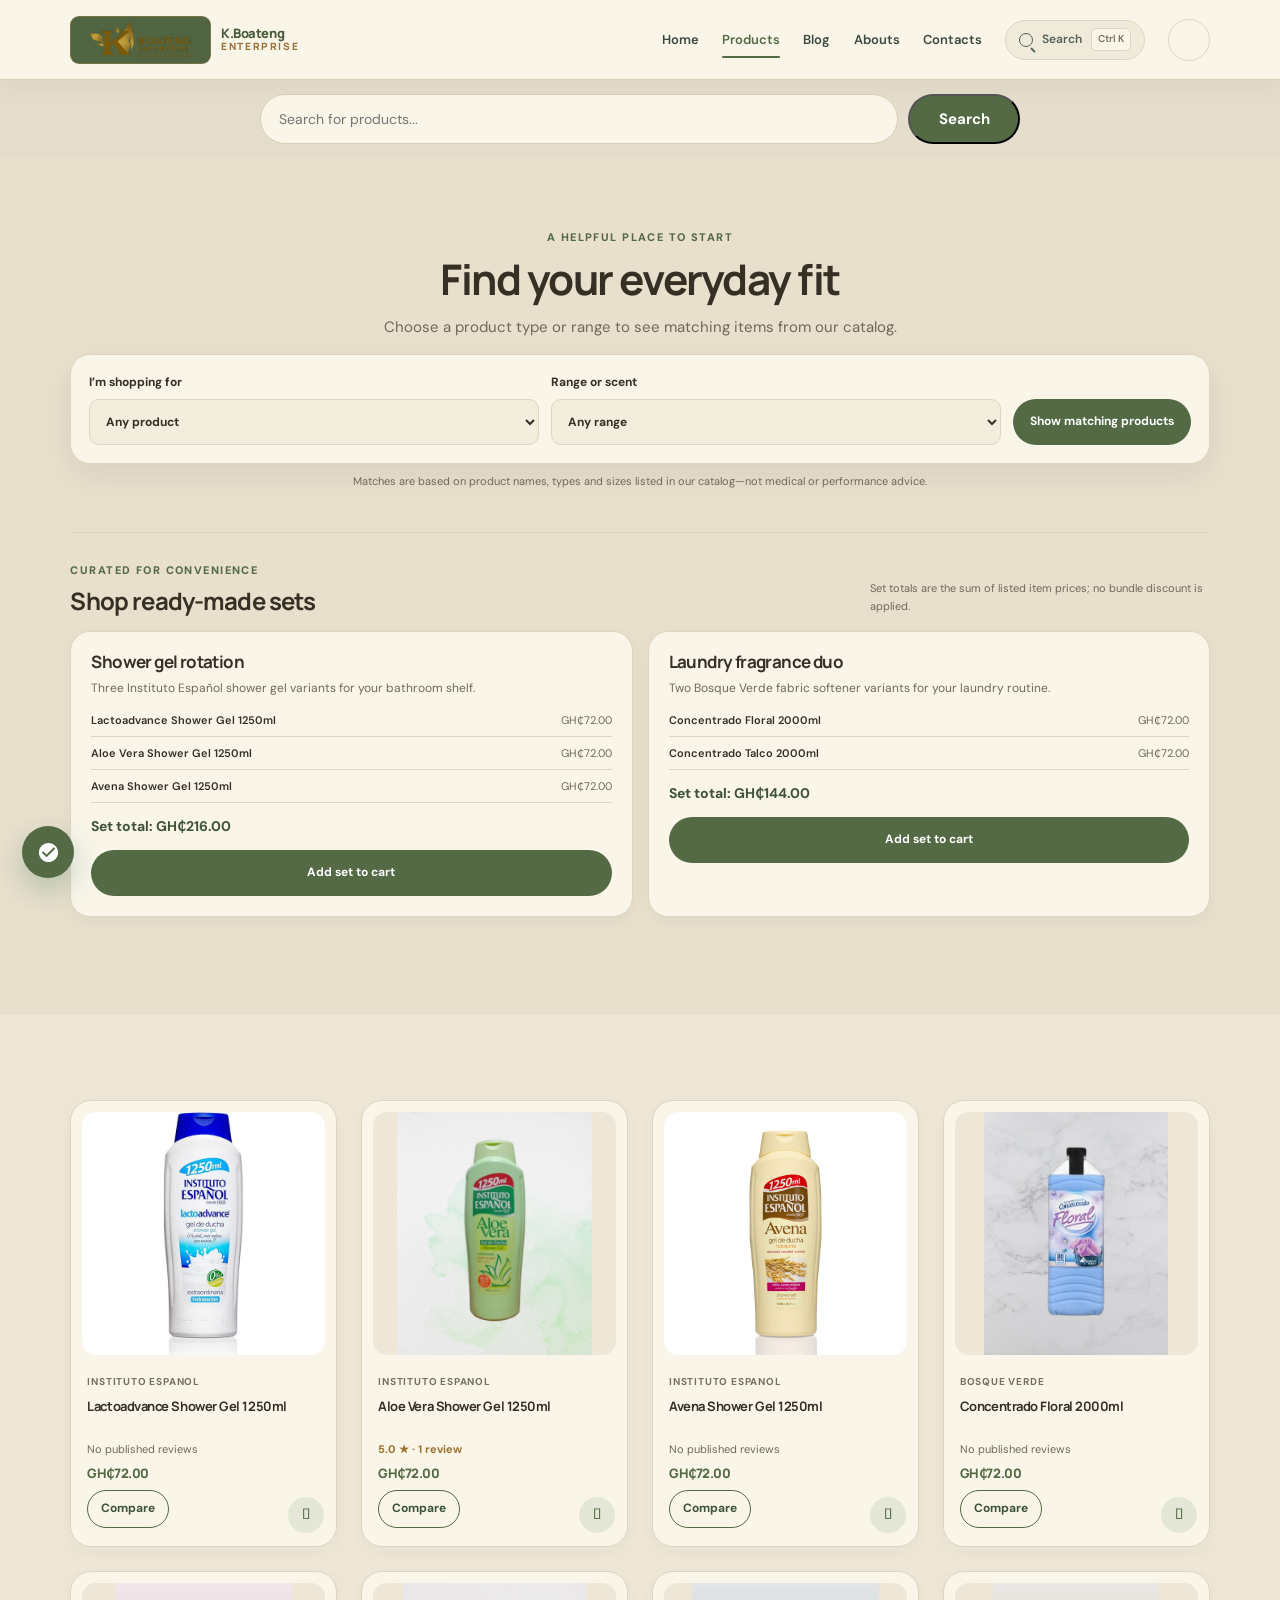
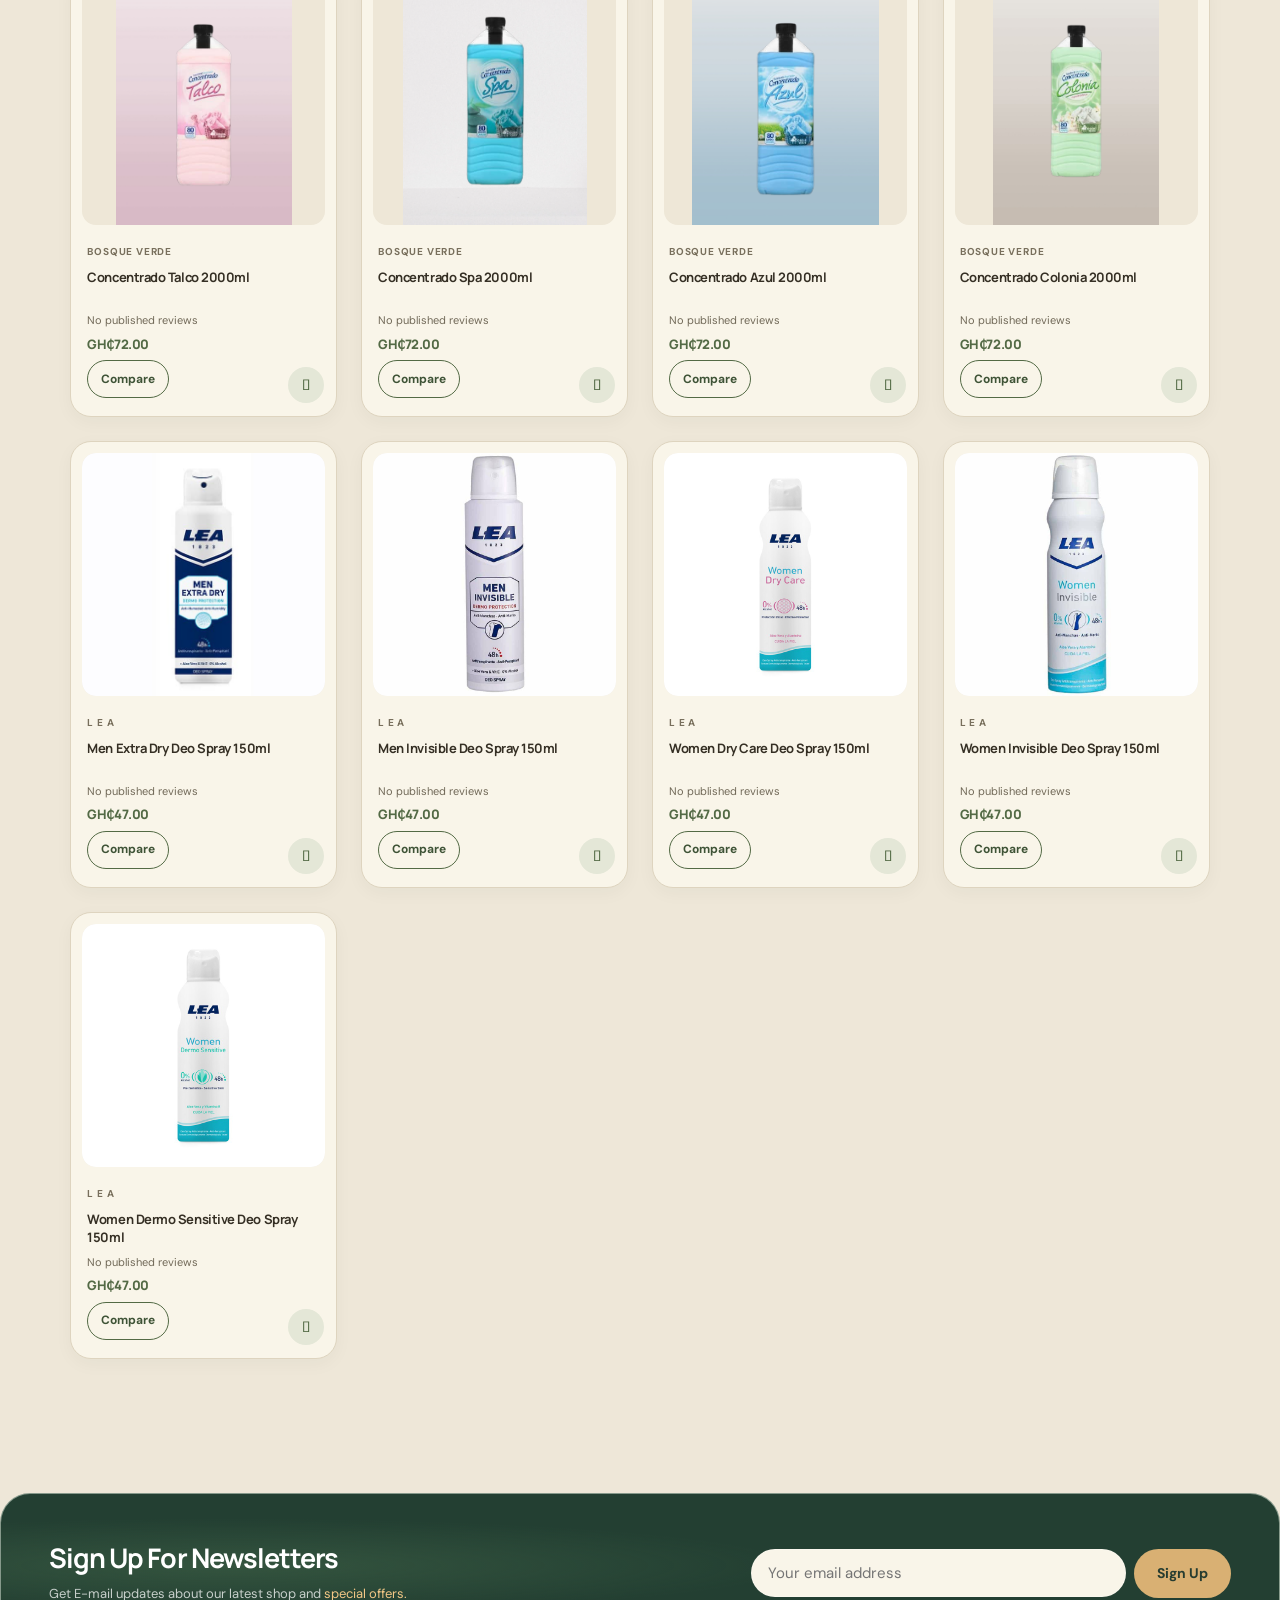
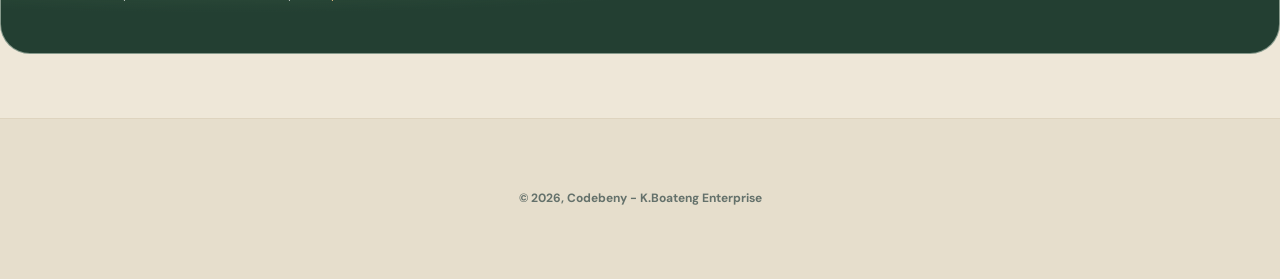
==== commit a66e6c0c: "Implement product reviews, product comparison, product guide, etc" ====
--- a/shop.html
+++ b/shop.html
@@ -64,7 +64,7 @@
                             <i class="fas fa-star"></i>
  
                         </div>
-                        <h4>GH₵***</h4>
+                        <h4>GH₵72.00</h4>
                     </div>
                     
                     <a ><i class="fal fa-shopping-cart cart add-to-cart-btn"></i></a>
@@ -85,7 +85,7 @@
                             <i class="fas fa-star"></i>
 
                         </div>
-                        <h4>GH₵***</h4>
+                        <h4>GH₵72.00</h4>
                     </div>
                     <a><i class="fal fa-shopping-cart cart add-to-cart-btn"></i></a>
                 </div>              
@@ -103,7 +103,7 @@
                             <i class="fas fa-star"></i>
 
                         </div>
-                        <h4>GH₵***</h4>
+                        <h4>GH₵72.00</h4>
                     </div>
                     <a ><i class="fal fa-shopping-cart cart add-to-cart-btn"></i></a>
                 </div>                
@@ -123,7 +123,7 @@
                             <i class="fas fa-star"></i>
 
                         </div>
-                        <h4>GH₵***</h4>
+                        <h4>GH₵72.00</h4>
                     </div>
                     <a ><i class="fal fa-shopping-cart cart add-to-cart-btn"></i></a>
                 </div>                
@@ -140,7 +140,7 @@
                             <i class="fas fa-star"></i>
 
                         </div>
-                        <h4>GH₵***</h4>
+                        <h4>GH₵72.00</h4>
                     </div>
                     <a ><i class="fal fa-shopping-cart cart add-to-cart-btn"></i></a>
                 </div>               
@@ -157,7 +157,7 @@
                             <i class="fas fa-star"></i>
 
                         </div>
-                        <h4>GH₵***</h4>
+                        <h4>GH₵72.00</h4>
                     </div>
                     <a ><i class="fal fa-shopping-cart cart add-to-cart-btn"></i></a>
                 </div>               
@@ -174,7 +174,7 @@
                             <i class="fas fa-star"></i>
 
                         </div>
-                        <h4>GH₵***</h4>
+                        <h4>GH₵72.00</h4>
                     </div>
                     <a ><i class="fal fa-shopping-cart cart add-to-cart-btn"></i></a>
                 </div>               
@@ -182,16 +182,16 @@
                     <img src="img/products/n5.5.png" alt="" onclick="window.location.href='product-pages/colonia.html';">
                     <div class="des">
                         <span>Bosque Verde</span>
-                        <h5>Concentrado Colonia 2000ml<h5>
-                        <div class="star">
-                            <i class="fas fa-star"></i>
-                            <i class="fas fa-star"></i>
-                            <i class="fas fa-star"></i>
-                            <i class="fas fa-star"></i>
-                            <i class="fas fa-star"></i>
-
-                        </div>
-                        <h4>GH₵*** </h4>
+                        <h5>Concentrado Colonia 2000ml</h5>
+                        <div class="star">
+                            <i class="fas fa-star"></i>
+                            <i class="fas fa-star"></i>
+                            <i class="fas fa-star"></i>
+                            <i class="fas fa-star"></i>
+                            <i class="fas fa-star"></i>
+
+                        </div>
+                        <h4>GH₵72.00</h4>
                     </div>
                     <a ><i class="fal fa-shopping-cart cart add-to-cart-btn"></i></a>
                 </div>
@@ -209,7 +209,7 @@
                             <i class="fas fa-star"></i>
 
                         </div>
-                        <h4>GH₵***</h4>
+                        <h4>GH₵47.00</h4>
                     </div>
                     <a ><i class="fal fa-shopping-cart cart add-to-cart-btn"></i></a>
                 </div>   
@@ -227,7 +227,7 @@
                             <i class="fas fa-star"></i>
 
                         </div>
-                        <h4>GH₵***</h4>
+                        <h4>GH₵47.00</h4>
                     </div>
                     <a ><i class="fal fa-shopping-cart cart add-to-cart-btn"></i></a>
                 </div>  
@@ -245,7 +245,7 @@
                             <i class="fas fa-star"></i>
 
                         </div>
-                        <h4>GH₵***</h4>
+                        <h4>GH₵47.00</h4>
                     </div>
                     <a ><i class="fal fa-shopping-cart cart add-to-cart-btn"></i></a>
                 </div>   
@@ -263,7 +263,7 @@
                             <i class="fas fa-star"></i>
 
                         </div>
-                        <h4>GH₵***</h4>
+                        <h4>GH₵47.00</h4>
                     </div>
                     <a ><i class="fal fa-shopping-cart cart add-to-cart-btn"></i></a>
                 </div>   
@@ -281,7 +281,7 @@
                             <i class="fas fa-star"></i>
 
                         </div>
-                        <h4>GH₵***</h4>
+                        <h4>GH₵47.00</h4>
                     </div>
                     <a ><i class="fal fa-shopping-cart cart add-to-cart-btn"></i></a>
                 </div>   
@@ -324,6 +324,9 @@
         <script src="scroll-top.js"></script>
     <script src="ai-assistant.js"></script>
     <script src="product-catalog.js"></script>
+    <script src="product-finder.js"></script>
+    <script src="approved-product-reviews.js"></script>
+    <script src="product-experience.js"></script>
     <script src="search.js"></script>
 </body>
 
--- a/style.css
+++ b/style.css
@@ -623,7 +623,7 @@
   min-height: min(670px, 78vh);
   padding: clamp(60px, 10vw, 130px) var(--page-gutter);
   overflow: hidden;
-  background: #526542 url("path/to/poster-image.jpg") center 48% / cover no-repeat;
+  background: #526542;
 }
 
 .video-background video {
@@ -749,6 +749,561 @@
   border-radius: 999px;
   background: var(--brand);
   color: #fff;
+  font-weight: 700;
+}
+
+#product-finder {
+  display: grid;
+  gap: 34px;
+  background: #e8dfcc;
+}
+
+.product .des .star {
+  display: none !important;
+}
+
+.review-summary {
+  display: block;
+  margin: 3px 0 7px;
+  color: var(--muted);
+  font-size: 11px;
+  line-height: 1.4;
+}
+
+.review-summary.has-reviews,
+.published-review-stars {
+  color: #9c712b;
+  font-weight: 700;
+}
+
+.published-review-list {
+  display: grid;
+  align-content: start;
+  gap: 12px;
+}
+
+.published-review {
+  padding: 16px 18px;
+  border: 1px solid var(--line);
+  border-radius: var(--radius-sm);
+  background: #fffdf7;
+}
+
+.published-review-header {
+  display: flex;
+  flex-wrap: wrap;
+  align-items: center;
+  gap: 8px 14px;
+}
+
+.published-review-header > strong {
+  color: var(--ink);
+}
+
+.published-review-stars {
+  letter-spacing: 0.04em;
+}
+
+.verified-purchase {
+  padding: 3px 9px;
+  border-radius: 999px;
+  background: var(--brand-soft);
+  color: var(--brand-dark);
+  font-size: 10px;
+  font-weight: 700;
+}
+
+.published-review > p {
+  margin: 8px 0 0;
+  white-space: pre-wrap;
+}
+
+.compare-toggle {
+  min-height: 38px;
+  margin-top: 8px;
+  padding: 8px 13px;
+  border: 1px solid var(--brand);
+  border-radius: 999px;
+  background: transparent;
+  color: var(--brand-dark);
+  cursor: pointer;
+  font-size: 12px;
+  font-weight: 700;
+}
+
+.compare-toggle[aria-pressed="true"] {
+  background: var(--brand-soft);
+}
+
+.compare-toggle:disabled {
+  cursor: not-allowed;
+  opacity: 0.55;
+}
+
+.compare-dock {
+  position: fixed;
+  z-index: 1000;
+  right: max(16px, env(safe-area-inset-right));
+  bottom: max(76px, calc(env(safe-area-inset-bottom) + 60px));
+  left: max(16px, env(safe-area-inset-left));
+  display: flex;
+  width: min(760px, calc(100% - 32px));
+  align-items: center;
+  justify-content: space-between;
+  gap: 12px;
+  margin: 0 auto;
+  padding: 12px 16px;
+  border: 1px solid var(--line);
+  border-radius: 18px;
+  background: var(--paper);
+  box-shadow: var(--shadow-lift);
+}
+
+.compare-dock[hidden],
+.compare-panel[hidden],
+.review-share-link[hidden] {
+  display: none;
+}
+
+.compare-dock button,
+.review-submit,
+.review-share-link {
+  min-height: 42px;
+  padding: 9px 16px;
+  border: 0;
+  border-radius: 999px;
+  background: var(--brand);
+  color: #fff;
+  cursor: pointer;
+  font-size: 12px;
+  font-weight: 700;
+  text-align: center;
+}
+
+.compare-dock button:disabled {
+  cursor: not-allowed;
+  opacity: 0.5;
+}
+
+.compare-dock .compare-clear {
+  border: 1px solid var(--line);
+  background: transparent;
+  color: var(--ink);
+}
+
+.compare-panel {
+  margin: 28px var(--page-gutter);
+  padding: clamp(18px, 3vw, 32px);
+  border: 1px solid var(--line);
+  border-radius: var(--radius-md);
+  background: var(--paper);
+  scroll-margin-top: 100px;
+}
+
+.compare-panel h2 {
+  margin-bottom: 8px;
+  font-size: clamp(1.4rem, 3vw, 2rem);
+}
+
+.compare-panel > p {
+  margin-top: 0;
+}
+
+.compare-table-wrap {
+  overflow-x: auto;
+  border: 1px solid var(--line);
+  border-radius: 12px;
+}
+
+.compare-table {
+  width: 100%;
+  min-width: 580px;
+  border-collapse: collapse;
+  background: var(--paper);
+}
+
+.compare-table th,
+.compare-table td {
+  padding: 12px 14px;
+  border-bottom: 1px solid var(--line);
+  text-align: left;
+  vertical-align: top;
+}
+
+.compare-table thead th,
+.compare-table tbody th {
+  background: #f0eadb;
+  color: var(--ink);
+  font-weight: 700;
+}
+
+.compare-table thead th:first-child,
+.compare-table tbody th {
+  position: sticky;
+  left: 0;
+  z-index: 1;
+}
+
+.compare-table a {
+  color: var(--brand-dark);
+}
+
+.product-reviews {
+  display: grid;
+  grid-template-columns: minmax(0, 0.8fr) minmax(0, 1.2fr);
+  gap: clamp(24px, 5vw, 64px);
+  background: var(--paper);
+}
+
+.reviews-heading h2 {
+  margin-bottom: 10px;
+}
+
+.reviews-heading p,
+.review-privacy-note,
+.review-status {
+  font-size: 13px;
+}
+
+.review-form {
+  display: grid;
+  gap: 14px;
+  padding: clamp(18px, 3vw, 30px);
+  border: 1px solid var(--line);
+  border-radius: var(--radius-md);
+  background: #fffdf7;
+}
+
+.review-form > label {
+  display: grid;
+  gap: 6px;
+  color: var(--ink);
+  font-size: 13px;
+  font-weight: 700;
+}
+
+.review-form input[type="text"],
+.review-form textarea {
+  width: 100%;
+  min-height: 46px;
+  padding: 10px 12px;
+  border: 1px solid var(--line);
+  border-radius: 10px;
+  background: var(--paper);
+}
+
+.review-form textarea {
+  resize: vertical;
+}
+
+.review-rating {
+  display: flex;
+  flex-wrap: wrap;
+  gap: 8px;
+  margin: 0;
+  padding: 0;
+  border: 0;
+}
+
+.review-rating legend {
+  margin-bottom: 8px;
+  color: var(--ink);
+  font-size: 13px;
+  font-weight: 700;
+}
+
+.review-rating label {
+  display: inline-flex;
+  align-items: center;
+  gap: 5px;
+  padding: 7px 9px;
+  border: 1px solid var(--line);
+  border-radius: 999px;
+  cursor: pointer;
+}
+
+.review-rating label span {
+  color: #a8752e;
+  letter-spacing: 0.04em;
+}
+
+.review-privacy-note,
+.review-status {
+  margin: 0;
+}
+
+.review-submit {
+  justify-self: start;
+}
+
+.review-share-link {
+  display: inline-flex;
+  align-items: center;
+  justify-content: center;
+  justify-self: start;
+  text-decoration: none;
+}
+
+.finder-heading,
+.finder-form,
+.finder-note,
+.finder-results,
+.finder-sets {
+  width: min(1200px, 100%);
+  margin-right: auto;
+  margin-left: auto;
+}
+
+.finder-heading {
+  margin-bottom: -20px;
+  text-align: center;
+}
+
+.finder-eyebrow {
+  margin: 0 0 7px;
+  color: var(--brand);
+  font-size: 11px;
+  font-weight: 800;
+  letter-spacing: 0.13em;
+  text-transform: uppercase;
+}
+
+.finder-heading h2,
+.finder-sets-heading h3 {
+  margin: 0;
+}
+
+.finder-heading > p:last-child {
+  margin: 10px 0 0;
+}
+
+.finder-form {
+  display: grid;
+  grid-template-columns: minmax(0, 1fr) minmax(0, 1fr) auto;
+  align-items: end;
+  gap: 12px;
+  padding: 18px;
+  border: 1px solid var(--line);
+  border-radius: var(--radius-md);
+  background: var(--paper);
+  box-shadow: var(--shadow-soft);
+}
+
+.finder-form label {
+  margin: 0;
+  color: var(--ink);
+  font-size: 12px;
+  font-weight: 700;
+}
+
+.finder-form select {
+  display: block;
+  width: 100%;
+  min-height: 46px;
+  margin-top: 6px;
+  padding: 0 12px;
+  border: 1px solid var(--line);
+  border-radius: 10px;
+  background: #f3eddd;
+  color: var(--ink);
+}
+
+.finder-form button,
+.finder-add-button {
+  min-height: 46px;
+  padding: 10px 17px;
+  border: 0;
+  border-radius: 999px;
+  background: var(--brand);
+  color: #fff;
+  cursor: pointer;
+  font-size: 12px;
+  font-weight: 700;
+  transition: background 0.2s ease, transform 0.2s ease;
+}
+
+.finder-form button:hover,
+.finder-add-button:hover {
+  background: var(--brand-dark);
+  transform: translateY(-1px);
+}
+
+.finder-note {
+  margin-top: -26px;
+  margin-bottom: 0;
+  font-size: 11px;
+  text-align: center;
+}
+
+.finder-results h3 {
+  margin: 0 0 14px;
+  font-size: 20px;
+}
+
+.finder-product-grid {
+  display: grid;
+  grid-template-columns: repeat(4, minmax(0, 1fr));
+  gap: 14px;
+}
+
+.finder-product {
+  display: flex;
+  min-width: 0;
+  flex-direction: column;
+  padding: 10px;
+  border: 1px solid var(--line);
+  border-radius: var(--radius-md);
+  background: var(--paper);
+  box-shadow: 0 5px 18px rgba(32, 44, 39, 0.04);
+}
+
+.finder-product-image {
+  display: grid;
+  aspect-ratio: 1 / 1;
+  place-items: center;
+  overflow: hidden;
+  border-radius: 12px;
+  background: #eee7d7;
+}
+
+.finder-product-image img {
+  width: 100%;
+  height: 100%;
+  object-fit: contain;
+}
+
+.finder-product-copy {
+  display: flex;
+  flex: 1;
+  flex-direction: column;
+  padding: 12px 3px 8px;
+}
+
+.finder-product-copy > span {
+  color: var(--muted);
+  font-size: 10px;
+  font-weight: 700;
+}
+
+.finder-product-title {
+  margin-top: 5px;
+  color: var(--ink);
+  font-size: 13px;
+  font-weight: 800;
+  line-height: 1.4;
+}
+
+.finder-product-title:hover {
+  color: var(--brand);
+}
+
+.finder-product-copy p {
+  flex: 1;
+  margin: 7px 0;
+  font-size: 11px;
+  line-height: 1.5;
+}
+
+.finder-product-price {
+  color: var(--brand-dark);
+  font-size: 13px;
+}
+
+.finder-product .finder-add-button {
+  width: 100%;
+  margin-top: 8px;
+}
+
+.finder-sets {
+  padding-top: 28px;
+  border-top: 1px solid var(--line);
+}
+
+.finder-sets-heading {
+  display: flex;
+  align-items: end;
+  justify-content: space-between;
+  gap: 20px;
+  margin-bottom: 16px;
+}
+
+.finder-sets-heading h3 {
+  font-size: 24px;
+}
+
+.finder-sets-heading > p {
+  max-width: 340px;
+  margin: 0;
+  font-size: 11px;
+}
+
+.finder-set-grid {
+  display: grid;
+  grid-template-columns: repeat(2, minmax(0, 1fr));
+  gap: 15px;
+}
+
+.finder-set-card {
+  padding: 20px;
+  border: 1px solid var(--line);
+  border-radius: var(--radius-md);
+  background: var(--paper);
+  box-shadow: 0 5px 18px rgba(32, 44, 39, 0.04);
+}
+
+.finder-set-card h4 {
+  margin: 0;
+  font-size: 17px;
+}
+
+.finder-set-card > p {
+  margin: 6px 0 12px;
+  font-size: 12px;
+}
+
+.finder-set-card ul {
+  display: grid;
+  gap: 7px;
+  margin: 0;
+  padding: 0;
+  list-style: none;
+}
+
+.finder-set-card li {
+  display: flex;
+  justify-content: space-between;
+  gap: 10px;
+  padding-bottom: 7px;
+  border-bottom: 1px solid var(--line);
+  color: var(--muted);
+  font-size: 11px;
+}
+
+.finder-set-card li a {
+  color: var(--ink);
+  font-weight: 600;
+}
+
+.finder-set-card li a:hover {
+  color: var(--brand);
+}
+
+.finder-set-total {
+  display: block;
+  margin: 12px 0;
+  color: var(--brand-dark);
+  font-size: 14px;
+}
+
+.finder-set-card .finder-add-button {
+  width: 100%;
+}
+
+.finder-feedback {
+  min-height: 1.5em;
+  margin: 10px 0 0;
+  color: var(--brand-dark);
+  font-size: 12px;
   font-weight: 700;
 }
 
@@ -2023,8 +2578,9 @@
   bottom: 65px;
   left: 0;
   display: none;
-  width: min(350px, calc(100vw - 32px));
-  height: 420px;
+  width: min(380px, calc(100vw - 32px));
+  height: min(500px, calc(100dvh - 100px));
+  min-height: 300px;
   flex-direction: column;
   overflow: hidden;
   border: 1px solid var(--line);
@@ -2045,6 +2601,18 @@
   background: var(--brand);
   color: #fff;
   font-weight: 700;
+}
+
+#ai-header > span {
+  display: flex;
+  flex-direction: column;
+  gap: 2px;
+}
+
+#ai-header small {
+  color: rgba(255, 255, 255, 0.78);
+  font-size: 10px;
+  font-weight: 500;
 }
 
 #ai-close {
@@ -2070,6 +2638,31 @@
   overflow-y: auto;
 }
 
+#ai-suggestions {
+  display: flex;
+  gap: 6px;
+  padding: 0 12px 10px;
+  overflow-x: auto;
+  scrollbar-width: thin;
+}
+
+#ai-suggestions button {
+  flex: 0 0 auto;
+  padding: 6px 10px;
+  border: 1px solid var(--line);
+  border-radius: 999px;
+  background: #f0eadb;
+  color: var(--brand-dark);
+  cursor: pointer;
+  font-size: 11px;
+  font-weight: 600;
+}
+
+#ai-suggestions button:hover {
+  border-color: var(--brand);
+  background: var(--brand-soft);
+}
+
 .ai-message,
 .user-message {
   max-width: 84%;
@@ -2084,6 +2677,24 @@
   background: #eee7d7;
 }
 
+.ai-message-links {
+  display: grid;
+  gap: 5px;
+  margin-top: 9px;
+}
+
+.ai-message-links a {
+  color: var(--brand-dark);
+  font-size: 12px;
+  font-weight: 700;
+  text-decoration: underline;
+  text-underline-offset: 2px;
+}
+
+.ai-message-links a:hover {
+  color: var(--accent);
+}
+
 .user-message {
   align-self: flex-end;
   background: var(--brand);
@@ -2103,6 +2714,8 @@
   padding: 10px;
   border: 1px solid var(--line);
   border-radius: 9px;
+  background: var(--paper);
+  color: var(--ink);
 }
 
 #ai-send {
@@ -2181,6 +2794,10 @@
   }
 
   #feature {
+    grid-template-columns: repeat(3, minmax(0, 1fr));
+  }
+
+  .finder-product-grid {
     grid-template-columns: repeat(3, minmax(0, 1fr));
   }
 }
@@ -2242,11 +2859,12 @@
   }
 
   #navbar #lg-bag a {
-    justify-content: flex-start;
+    justify-content: center;
     width: 45px;
     height: 45px;
-    padding-left: 14px;
+    padding: 0;
     border-radius: 50%;
+    line-height: 1;
   }
 
   #navbar .nav-search-item {
@@ -2305,7 +2923,7 @@
 
   body.nav-open::before {
     position: fixed;
-    z-index: 1201;
+    z-index: 1199;
     inset: 0;
     background: rgba(19, 32, 25, 0.4);
     content: "";
@@ -2422,6 +3040,73 @@
     font-size: 12px;
   }
 
+  #product-finder {
+    gap: 24px;
+  }
+
+  .finder-heading {
+    margin-bottom: -10px;
+  }
+
+  .finder-heading h2 {
+    font-size: 25px;
+  }
+
+  .finder-heading > p:last-child {
+    font-size: 12px;
+  }
+
+  .finder-form {
+    grid-template-columns: 1fr;
+    gap: 10px;
+    padding: 13px;
+  }
+
+  .finder-form button {
+    width: 100%;
+  }
+
+  .finder-note {
+    margin-top: -18px;
+    font-size: 10px;
+  }
+
+  .finder-product-grid {
+    grid-template-columns: repeat(2, minmax(0, 1fr));
+    gap: 8px;
+  }
+
+  .finder-product {
+    padding: 7px;
+    border-radius: 14px;
+  }
+
+  .finder-product-title {
+    font-size: 11px;
+  }
+
+  .finder-product-copy p {
+    font-size: 10px;
+  }
+
+  .finder-sets-heading {
+    align-items: flex-start;
+    flex-direction: column;
+    gap: 7px;
+  }
+
+  .finder-sets-heading h3 {
+    font-size: 21px;
+  }
+
+  .finder-set-grid {
+    grid-template-columns: 1fr;
+  }
+
+  .finder-set-card {
+    padding: 16px;
+  }
+
   #feature {
     grid-template-columns: repeat(2, minmax(0, 1fr));
     gap: 10px;
@@ -2730,7 +3415,8 @@
 
   #ai-chat {
     bottom: 55px;
-  }
+      height: min(500px, calc(100dvh - 90px));
+    }
 
   .custom-toast-container {
     top: 10px;
@@ -2753,3 +3439,27 @@
     transition-duration: 0.01ms !important;
   }
 }
+
+@media (max-width: 760px) {
+  .product-reviews {
+    grid-template-columns: 1fr;
+  }
+}
+
+@media (max-width: 480px) {
+  .compare-dock {
+    display: grid;
+    grid-template-columns: minmax(0, 1fr) auto;
+    gap: 8px;
+    padding: 10px 12px;
+  }
+
+  .compare-dock > span {
+    grid-column: 1 / -1;
+  }
+
+  .compare-dock button {
+    flex: 1;
+    min-width: 0;
+  }
+}
